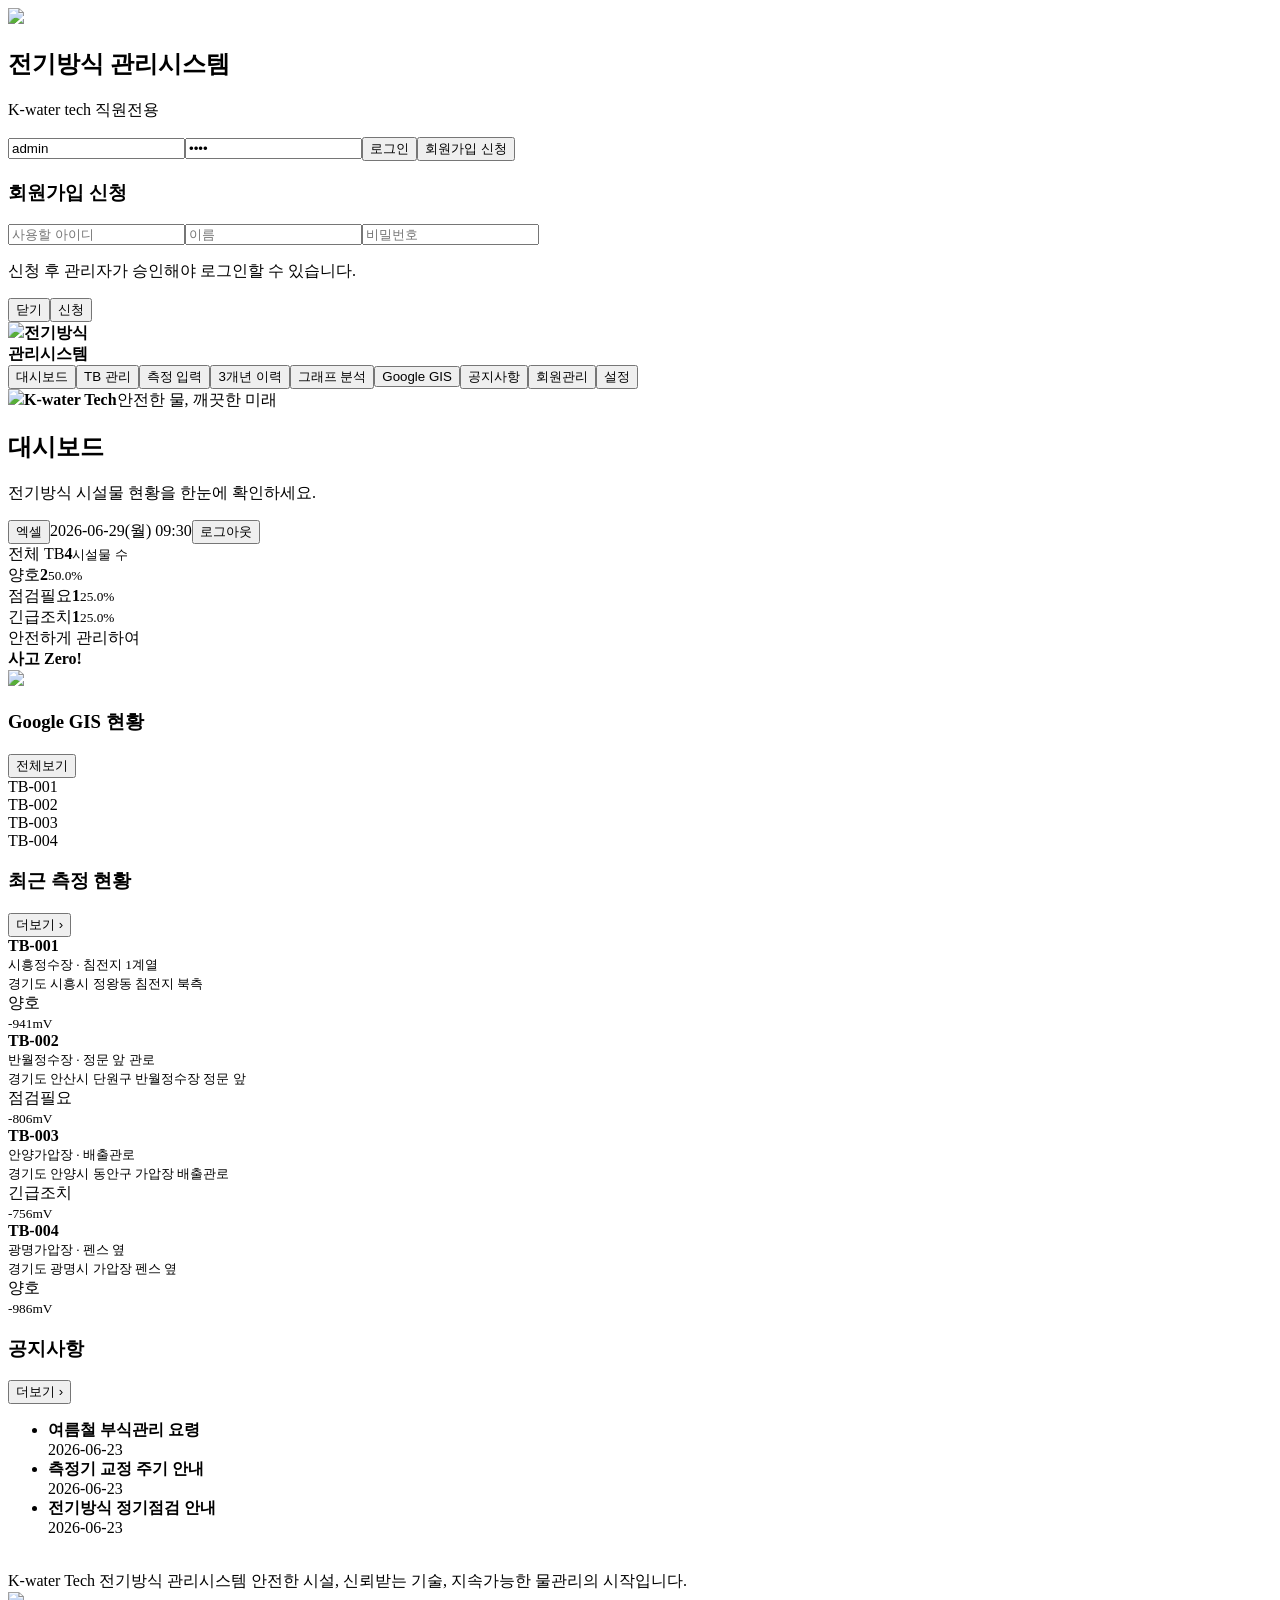
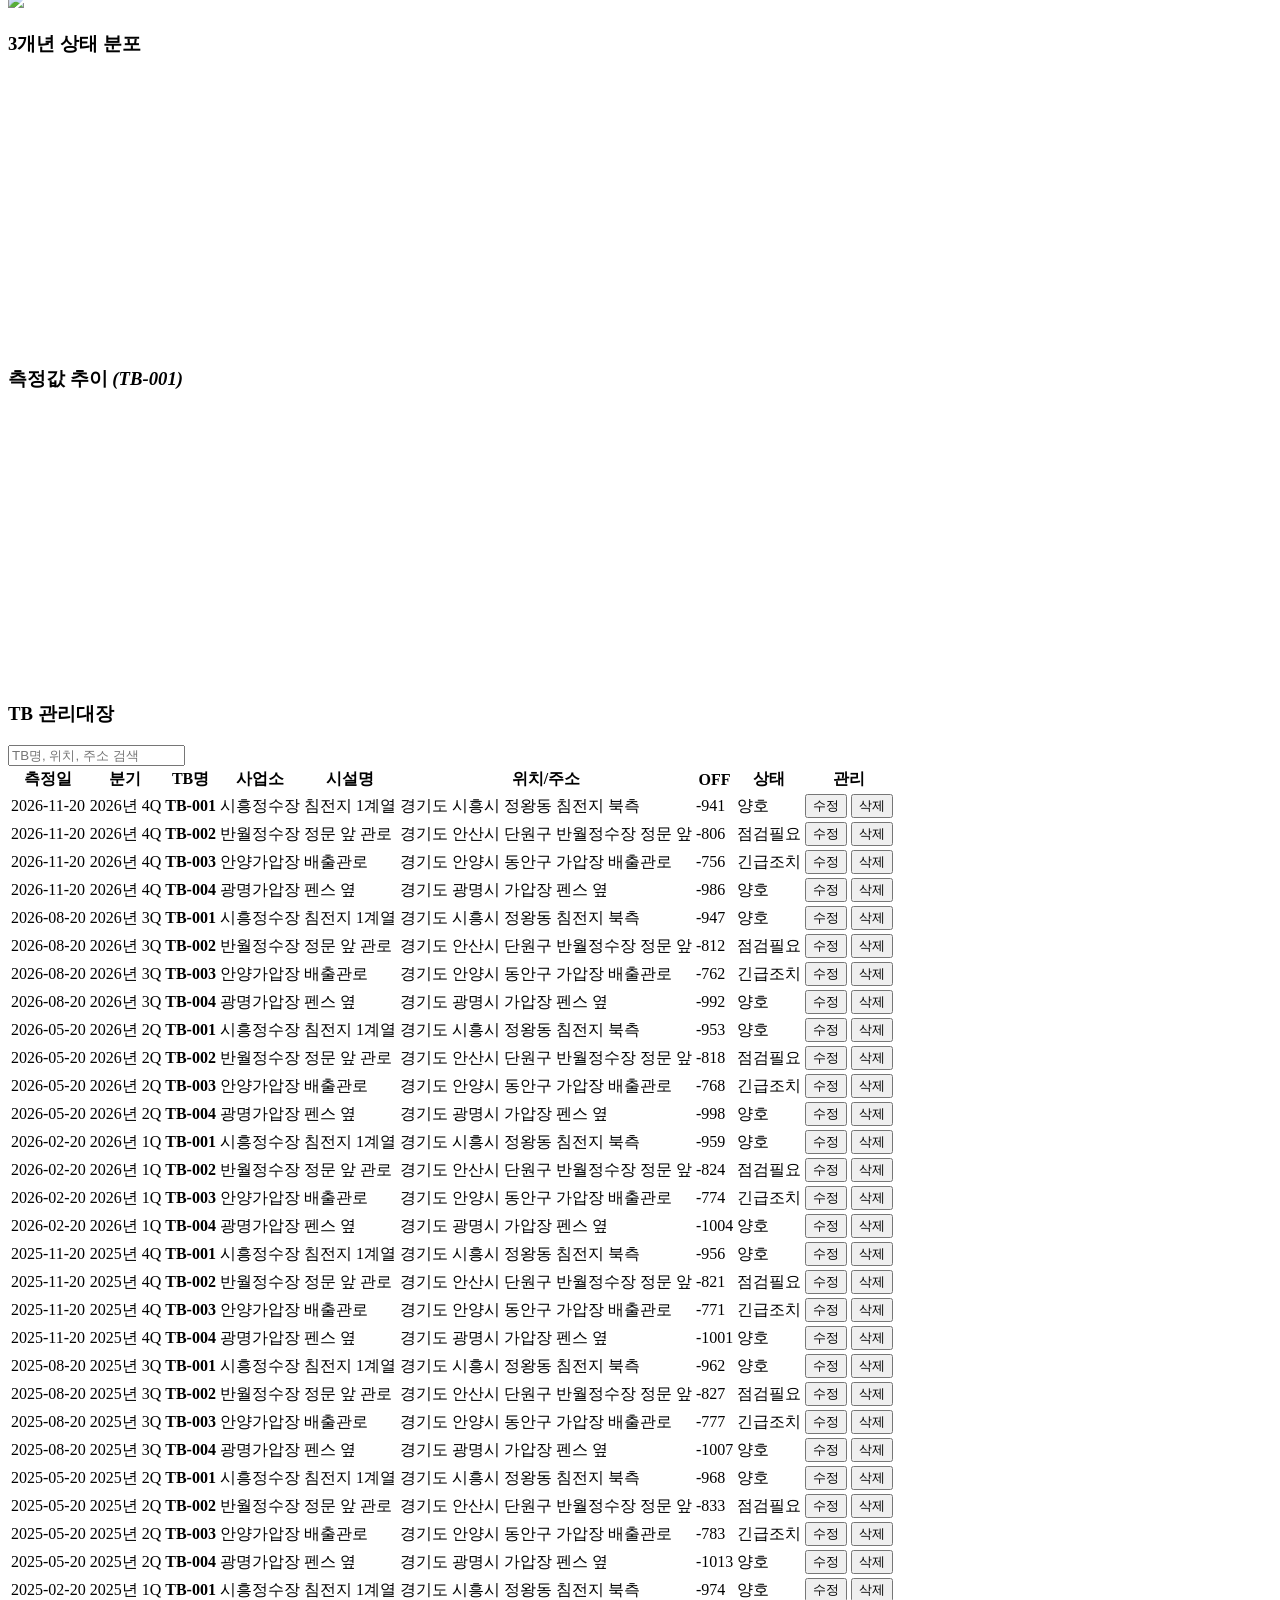
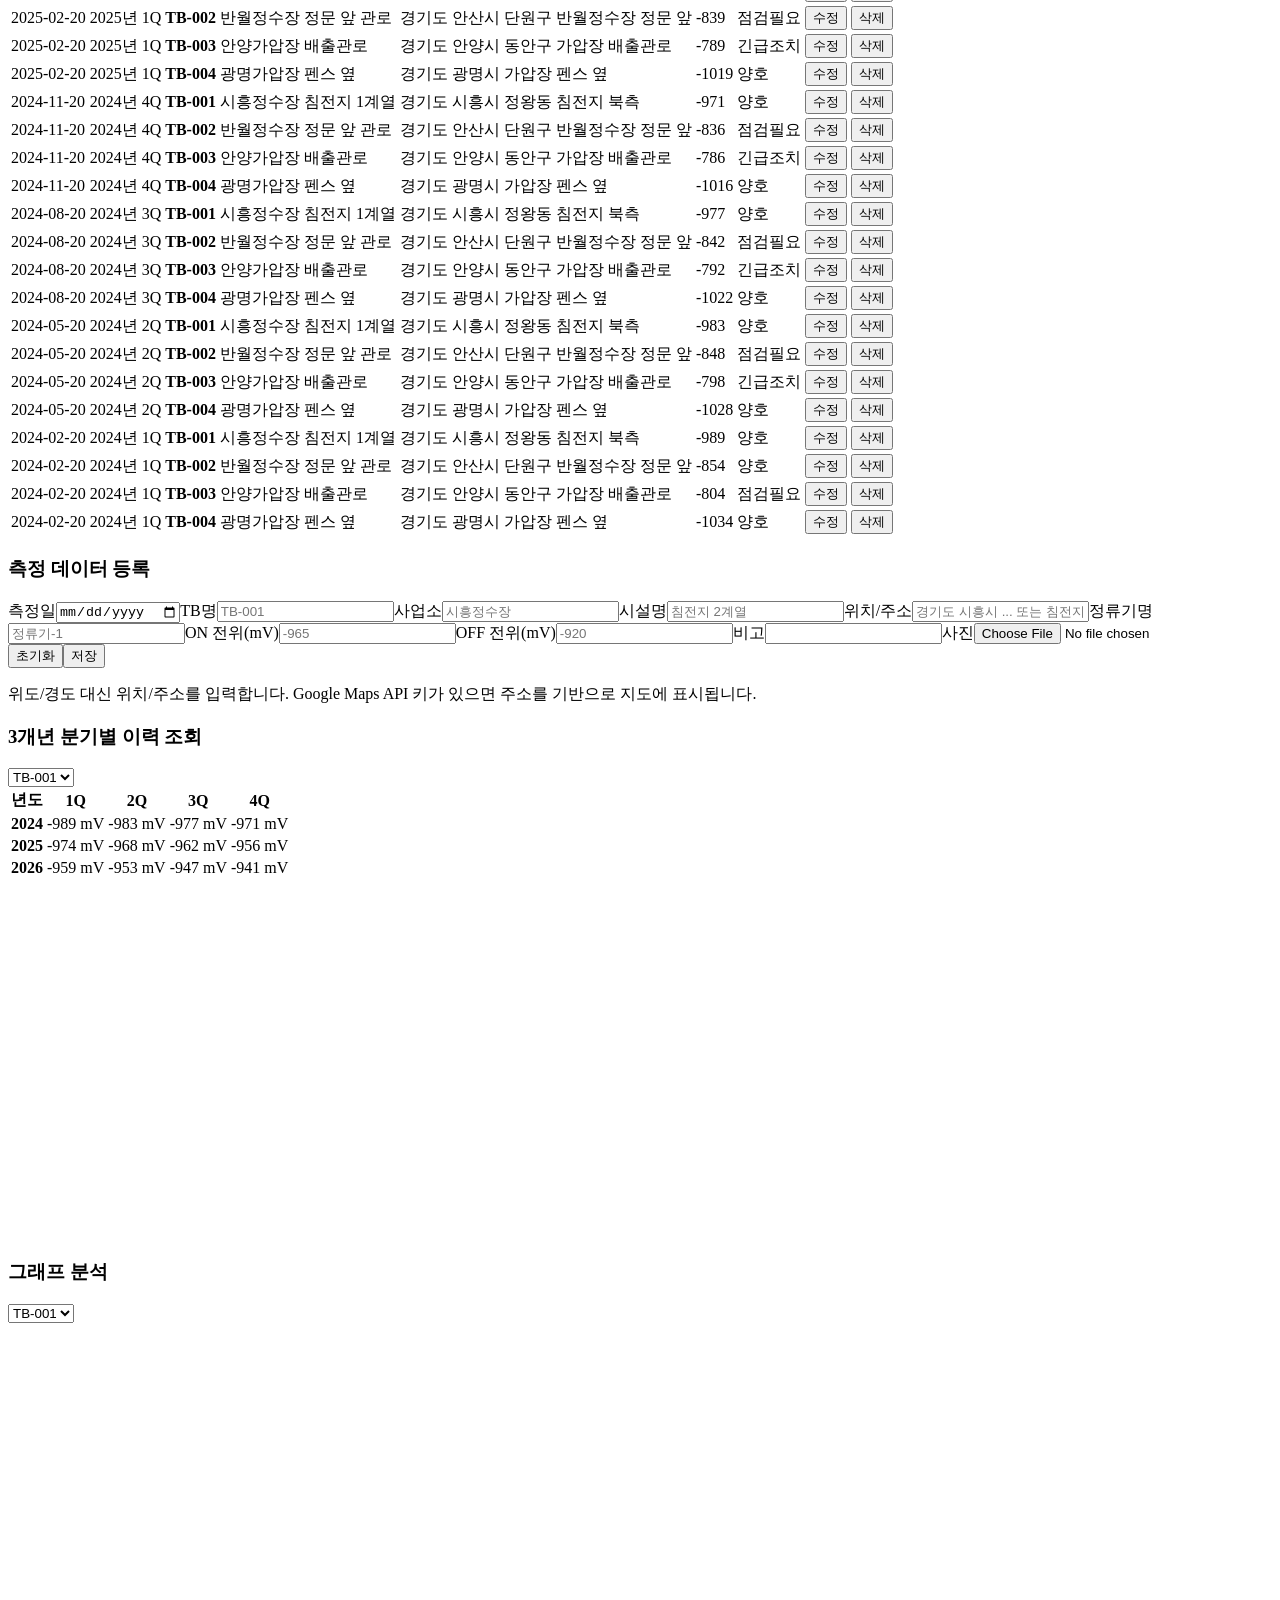
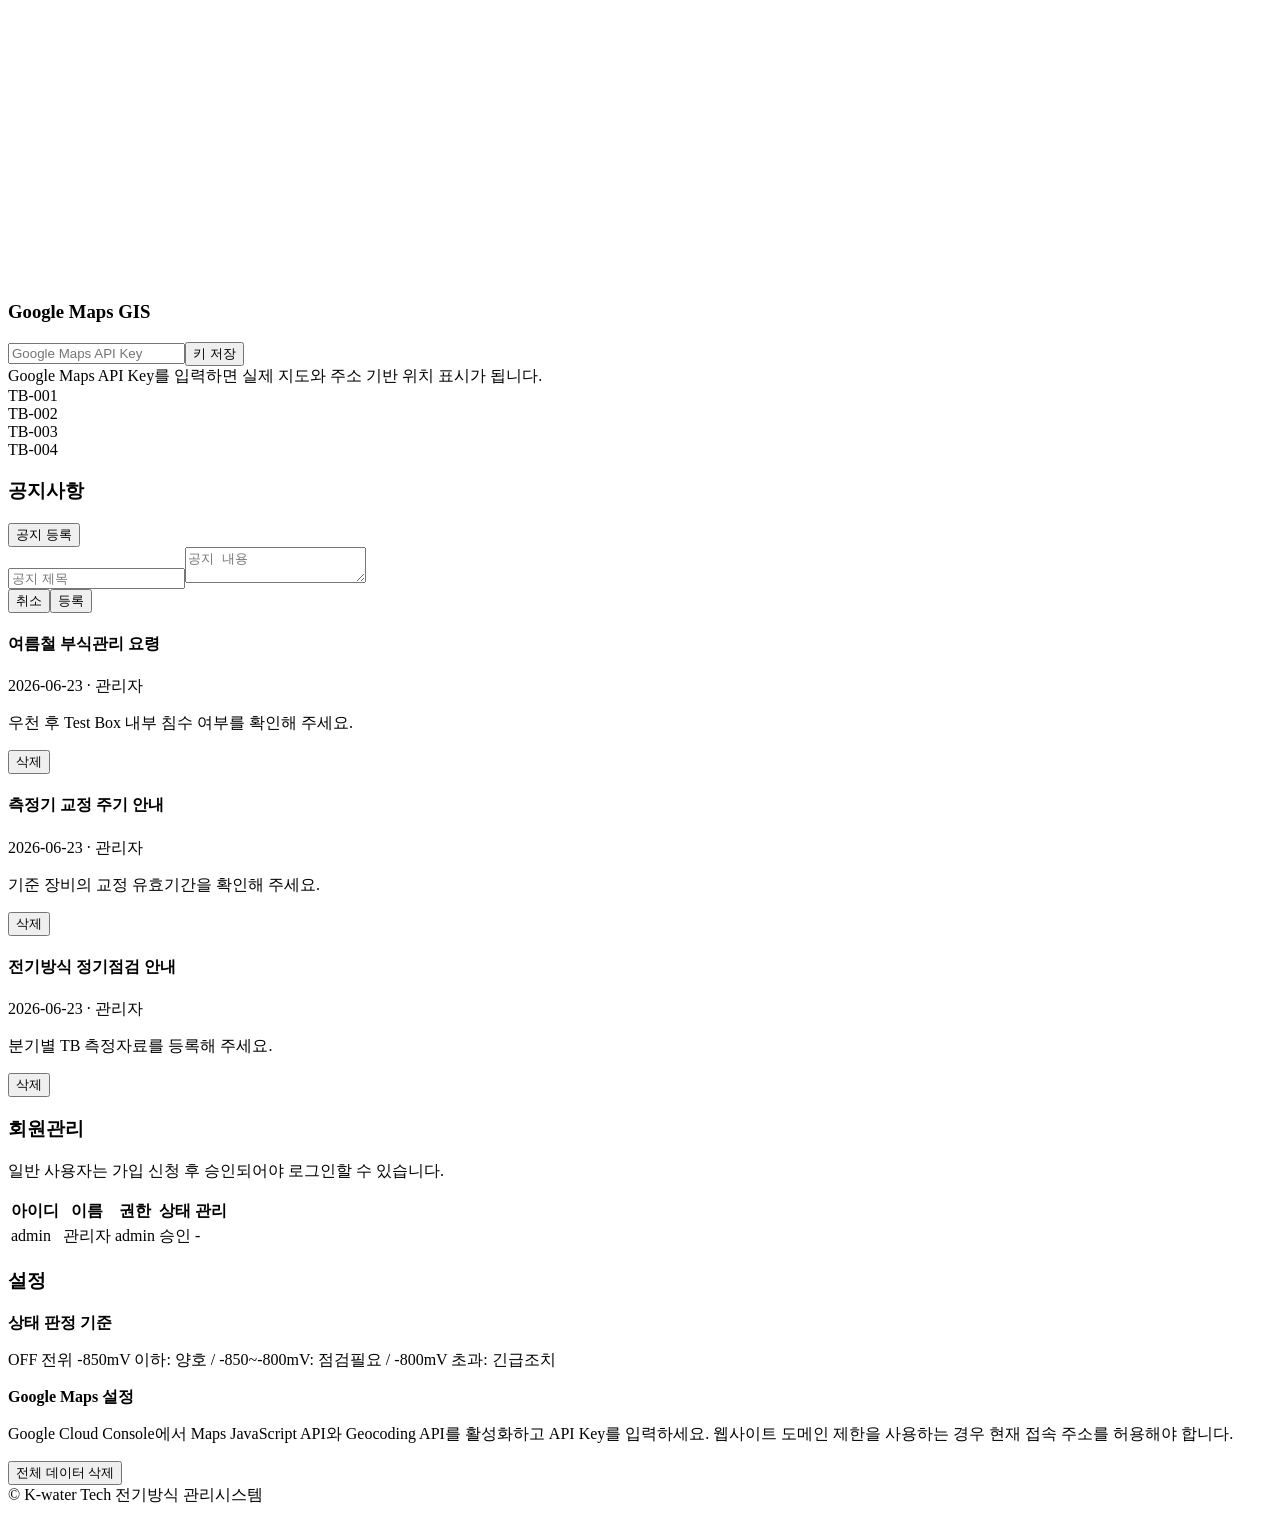
==== index.html @ 09737694 "Rename kwater-tech-cp-system.html to index.html" ====
<!DOCTYPE html>
<!-- saved from url=(0265)file:///D:/K-water_Tech_%EC%A0%84%EA%B8%B0%EB%B0%A9%EC%8B%9D_%EA%B4%80%EB%A6%AC%EC%8B%9C%EC%8A%A4%ED%85%9C_Web_V7_%EC%B5%9C%EC%A2%85_GoogleMaps/kwater_v7/K-water%20Tech%20%EC%A0%84%EA%B8%B0%EB%B0%A9%EC%8B%9D%20%EA%B4%80%EB%A6%AC%EC%8B%9C%EC%8A%A4%ED%85%9C%20V7.html -->
<html lang="ko"><head><meta http-equiv="Content-Type" content="text/html; charset=UTF-8"><meta name="viewport" content="width=device-width,initial-scale=1.0"><title>K-water Tech 전기방식 관리시스템 V7</title><link rel="icon" href="file:///D:/K-water_Tech_%EC%A0%84%EA%B8%B0%EB%B0%A9%EC%8B%9D_%EA%B4%80%EB%A6%AC%EC%8B%9C%EC%8A%A4%ED%85%9C_Web_V7_%EC%B5%9C%EC%A2%85_GoogleMaps/kwater_v7/assets/favicon.ico"><link rel="manifest" href="file:///D:/K-water_Tech_%EC%A0%84%EA%B8%B0%EB%B0%A9%EC%8B%9D_%EA%B4%80%EB%A6%AC%EC%8B%9C%EC%8A%A4%ED%85%9C_Web_V7_%EC%B5%9C%EC%A2%85_GoogleMaps/kwater_v7/manifest.json"><link rel="stylesheet" href="./K-water Tech 전기방식 관리시스템 V7_files/style.css"><script src="./K-water Tech 전기방식 관리시스템 V7_files/chart.js.다운로드"></script><script src="./K-water Tech 전기방식 관리시스템 V7_files/xlsx.full.min.js.다운로드"></script><style id="__web-inspector-hide-shortcut-style__">
.__web-inspector-hide-shortcut__, .__web-inspector-hide-shortcut__ *
{
    visibility: hidden !important;
}
</style></head><body>
<section id="login" class="login"><div class="loginBox"><img src="./K-water Tech 전기방식 관리시스템 V7_files/company-logo.png" class="loginLogo"><h1>전기방식 관리시스템</h1><p>K-water tech 직원전용</p><input id="loginId" placeholder="아이디" value="admin"><input id="loginPw" type="password" placeholder="비밀번호" value="1234"><button id="loginBtn">로그인</button><button id="joinOpen" class="ghost">회원가입 신청</button></div></section>
<div id="joinModal" class="modal hidden"><div class="modalBox"><h3>회원가입 신청</h3><input id="joinId" placeholder="사용할 아이디"><input id="joinName" placeholder="이름"><input id="joinPw" type="password" placeholder="비밀번호"><p>신청 후 관리자가 승인해야 로그인할 수 있습니다.</p><div class="actions"><button id="joinClose" class="whiteBtn">닫기</button><button id="joinSubmit" class="blueBtn">신청</button></div></div></div>
<div id="app" class="app hidden"><aside class="side"><div class="brand"><img src="./K-water Tech 전기방식 관리시스템 V7_files/company-logo.png"><strong>전기방식<br>관리시스템</strong></div><nav><button class="nav active" data-view="dash">대시보드</button><button class="nav" data-view="tb">TB 관리</button><button class="nav" data-view="entry">측정 입력</button><button class="nav" data-view="history">3개년 이력</button><button class="nav" data-view="graph">그래프 분석</button><button class="nav" data-view="map">Google GIS</button><button class="nav" data-view="notice">공지사항</button><button class="nav adminOnly" data-view="members">회원관리</button><button class="nav" data-view="settings">설정</button></nav><div class="sideMascot"><img src="./K-water Tech 전기방식 관리시스템 V7_files/mascot.jpg"><b>K-water Tech</b><span>안전한 물, 깨끗한 미래</span></div></aside>
<main class="main"><header class="top"><div><h2 id="pageTitle">대시보드</h2><p id="pageSub">전기방식 시설물 현황을 한눈에 확인하세요.</p></div><div class="topRight"><button id="exportBtn" class="whiteBtn">엑셀</button><span id="clock" class="clock">2026-06-29(월) 09:30</span><button id="logoutBtn" class="whiteBtn">로그아웃</button></div></header>
<section id="dash" class="view active"><div class="summaryGrid"><div class="summary blue"><span>전체 TB</span><b id="totalTb">4</b><small>시설물 수</small></div><div class="summary good"><span>양호</span><b id="goodCnt">2</b><small id="goodPct">50.0%</small></div><div class="summary warn"><span>점검필요</span><b id="warnCnt">1</b><small id="warnPct">25.0%</small></div><div class="summary bad"><span>긴급조치</span><b id="badCnt">1</b><small id="badPct">25.0%</small></div><div class="zeroCard"><div>안전하게 관리하여<br><b>사고 Zero!</b></div><img src="./K-water Tech 전기방식 관리시스템 V7_files/mascot.jpg"></div></div><div class="dashGrid"><article class="panel mapPanel"><div class="panelHead"><h3>Google GIS 현황</h3><button data-jump="map" class="blueBtn">전체보기</button></div><div id="dashMap" class="fakeMap"><div class="pin good" style="left: 18%; top: 22%;">TB-001</div><div class="pin warn" style="left: 37%; top: 45%;">TB-002</div><div class="pin bad" style="left: 56%; top: 68%;">TB-003</div><div class="pin good" style="left: 75%; top: 33%;">TB-004</div></div></article><article class="panel recentPanel"><div class="panelHead"><h3>최근 측정 현황</h3><button data-jump="tb">더보기 ›</button></div><div id="recentList"><div class="recentItem"><div><b>TB-001</b><br><small>시흥정수장 · 침전지 1계열<br>경기도 시흥시 정왕동 침전지 북측</small></div><div><span class="badge good">양호</span><br><small>-941mV</small></div></div><div class="recentItem"><div><b>TB-002</b><br><small>반월정수장 · 정문 앞 관로<br>경기도 안산시 단원구 반월정수장 정문 앞</small></div><div><span class="badge warn">점검필요</span><br><small>-806mV</small></div></div><div class="recentItem"><div><b>TB-003</b><br><small>안양가압장 · 배출관로<br>경기도 안양시 동안구 가압장 배출관로</small></div><div><span class="badge bad">긴급조치</span><br><small>-756mV</small></div></div><div class="recentItem"><div><b>TB-004</b><br><small>광명가압장 · 펜스 옆<br>경기도 광명시 가압장 펜스 옆</small></div><div><span class="badge good">양호</span><br><small>-986mV</small></div></div></div></article><article class="panel noticePanel"><div class="panelHead"><h3>공지사항</h3><button data-jump="notice">더보기 ›</button></div><ul id="dashNotice"><li><b>여름철 부식관리 요령</b><br><span>2026-06-23</span></li><li><b>측정기 교정 주기 안내</b><br><span>2026-06-23</span></li><li><b>전기방식 정기점검 안내</b><br><span>2026-06-23</span></li></ul></article><article class="safeBanner"><div><b><br></b><span class="">K-water Tech 전기방식 관리시스템 안전한 시설, 신뢰받는 기술, 지속가능한 물관리의 시작입니다.</span><span></span></div><img src="./K-water Tech 전기방식 관리시스템 V7_files/mascot.jpg"></article><article class="panel chartPanel"><div class="panelHead"><h3>3개년 상태 분포</h3></div><canvas id="barChart" width="644" height="203" style="display: block; box-sizing: border-box; height: 271.3px; width: 859.1px;"></canvas></article><article class="panel chartPanel"><div class="panelHead"><h3>측정값 추이 <em id="trendTbName">(TB-001)</em></h3></div><canvas id="lineChart" width="644" height="203" style="display: block; box-sizing: border-box; height: 271.3px; width: 859.1px;"></canvas></article></div></section>
<section id="tb" class="view"><div class="panel"><div class="panelHead"><h3>TB 관리대장</h3><input id="search" placeholder="TB명, 위치, 주소 검색"></div><div class="tableWrap"><table id="dataTable"><thead><tr><th>측정일</th><th>분기</th><th>TB명</th><th>사업소</th><th>시설명</th><th>위치/주소</th><th>OFF</th><th>상태</th><th>관리</th></tr></thead><tbody><tr><td>2026-11-20</td><td>2026년 4Q</td><td><b>TB-001</b></td><td>시흥정수장</td><td>침전지 1계열</td><td>경기도 시흥시 정왕동 침전지 북측</td><td>-941</td><td><span class="badge good">양호</span></td><td><button class="whiteBtn" onclick="editRec(&#39;mqqdkg9tswl0da&#39;)">수정</button> <button class="redBtn" onclick="delRec(&#39;mqqdkg9tswl0da&#39;)">삭제</button></td></tr><tr><td>2026-11-20</td><td>2026년 4Q</td><td><b>TB-002</b></td><td>반월정수장</td><td>정문 앞 관로</td><td>경기도 안산시 단원구 반월정수장 정문 앞</td><td>-806</td><td><span class="badge warn">점검필요</span></td><td><button class="whiteBtn" onclick="editRec(&#39;mqqdkg9t2xojnm&#39;)">수정</button> <button class="redBtn" onclick="delRec(&#39;mqqdkg9t2xojnm&#39;)">삭제</button></td></tr><tr><td>2026-11-20</td><td>2026년 4Q</td><td><b>TB-003</b></td><td>안양가압장</td><td>배출관로</td><td>경기도 안양시 동안구 가압장 배출관로</td><td>-756</td><td><span class="badge bad">긴급조치</span></td><td><button class="whiteBtn" onclick="editRec(&#39;mqqdkg9tgrzb1c&#39;)">수정</button> <button class="redBtn" onclick="delRec(&#39;mqqdkg9tgrzb1c&#39;)">삭제</button></td></tr><tr><td>2026-11-20</td><td>2026년 4Q</td><td><b>TB-004</b></td><td>광명가압장</td><td>펜스 옆</td><td>경기도 광명시 가압장 펜스 옆</td><td>-986</td><td><span class="badge good">양호</span></td><td><button class="whiteBtn" onclick="editRec(&#39;mqqdkg9tpu9y4y&#39;)">수정</button> <button class="redBtn" onclick="delRec(&#39;mqqdkg9tpu9y4y&#39;)">삭제</button></td></tr><tr><td>2026-08-20</td><td>2026년 3Q</td><td><b>TB-001</b></td><td>시흥정수장</td><td>침전지 1계열</td><td>경기도 시흥시 정왕동 침전지 북측</td><td>-947</td><td><span class="badge good">양호</span></td><td><button class="whiteBtn" onclick="editRec(&#39;mqqdkg9tx8gkhx&#39;)">수정</button> <button class="redBtn" onclick="delRec(&#39;mqqdkg9tx8gkhx&#39;)">삭제</button></td></tr><tr><td>2026-08-20</td><td>2026년 3Q</td><td><b>TB-002</b></td><td>반월정수장</td><td>정문 앞 관로</td><td>경기도 안산시 단원구 반월정수장 정문 앞</td><td>-812</td><td><span class="badge warn">점검필요</span></td><td><button class="whiteBtn" onclick="editRec(&#39;mqqdkg9tqhl506&#39;)">수정</button> <button class="redBtn" onclick="delRec(&#39;mqqdkg9tqhl506&#39;)">삭제</button></td></tr><tr><td>2026-08-20</td><td>2026년 3Q</td><td><b>TB-003</b></td><td>안양가압장</td><td>배출관로</td><td>경기도 안양시 동안구 가압장 배출관로</td><td>-762</td><td><span class="badge bad">긴급조치</span></td><td><button class="whiteBtn" onclick="editRec(&#39;mqqdkg9ti0qfrx&#39;)">수정</button> <button class="redBtn" onclick="delRec(&#39;mqqdkg9ti0qfrx&#39;)">삭제</button></td></tr><tr><td>2026-08-20</td><td>2026년 3Q</td><td><b>TB-004</b></td><td>광명가압장</td><td>펜스 옆</td><td>경기도 광명시 가압장 펜스 옆</td><td>-992</td><td><span class="badge good">양호</span></td><td><button class="whiteBtn" onclick="editRec(&#39;mqqdkg9tsmb4v8&#39;)">수정</button> <button class="redBtn" onclick="delRec(&#39;mqqdkg9tsmb4v8&#39;)">삭제</button></td></tr><tr><td>2026-05-20</td><td>2026년 2Q</td><td><b>TB-001</b></td><td>시흥정수장</td><td>침전지 1계열</td><td>경기도 시흥시 정왕동 침전지 북측</td><td>-953</td><td><span class="badge good">양호</span></td><td><button class="whiteBtn" onclick="editRec(&#39;mqqdkg9tprordk&#39;)">수정</button> <button class="redBtn" onclick="delRec(&#39;mqqdkg9tprordk&#39;)">삭제</button></td></tr><tr><td>2026-05-20</td><td>2026년 2Q</td><td><b>TB-002</b></td><td>반월정수장</td><td>정문 앞 관로</td><td>경기도 안산시 단원구 반월정수장 정문 앞</td><td>-818</td><td><span class="badge warn">점검필요</span></td><td><button class="whiteBtn" onclick="editRec(&#39;mqqdkg9taht0e2&#39;)">수정</button> <button class="redBtn" onclick="delRec(&#39;mqqdkg9taht0e2&#39;)">삭제</button></td></tr><tr><td>2026-05-20</td><td>2026년 2Q</td><td><b>TB-003</b></td><td>안양가압장</td><td>배출관로</td><td>경기도 안양시 동안구 가압장 배출관로</td><td>-768</td><td><span class="badge bad">긴급조치</span></td><td><button class="whiteBtn" onclick="editRec(&#39;mqqdkg9t4kp51p&#39;)">수정</button> <button class="redBtn" onclick="delRec(&#39;mqqdkg9t4kp51p&#39;)">삭제</button></td></tr><tr><td>2026-05-20</td><td>2026년 2Q</td><td><b>TB-004</b></td><td>광명가압장</td><td>펜스 옆</td><td>경기도 광명시 가압장 펜스 옆</td><td>-998</td><td><span class="badge good">양호</span></td><td><button class="whiteBtn" onclick="editRec(&#39;mqqdkg9th43u1h&#39;)">수정</button> <button class="redBtn" onclick="delRec(&#39;mqqdkg9th43u1h&#39;)">삭제</button></td></tr><tr><td>2026-02-20</td><td>2026년 1Q</td><td><b>TB-001</b></td><td>시흥정수장</td><td>침전지 1계열</td><td>경기도 시흥시 정왕동 침전지 북측</td><td>-959</td><td><span class="badge good">양호</span></td><td><button class="whiteBtn" onclick="editRec(&#39;mqqdkg9ts8lubn&#39;)">수정</button> <button class="redBtn" onclick="delRec(&#39;mqqdkg9ts8lubn&#39;)">삭제</button></td></tr><tr><td>2026-02-20</td><td>2026년 1Q</td><td><b>TB-002</b></td><td>반월정수장</td><td>정문 앞 관로</td><td>경기도 안산시 단원구 반월정수장 정문 앞</td><td>-824</td><td><span class="badge warn">점검필요</span></td><td><button class="whiteBtn" onclick="editRec(&#39;mqqdkg9tvenbo4&#39;)">수정</button> <button class="redBtn" onclick="delRec(&#39;mqqdkg9tvenbo4&#39;)">삭제</button></td></tr><tr><td>2026-02-20</td><td>2026년 1Q</td><td><b>TB-003</b></td><td>안양가압장</td><td>배출관로</td><td>경기도 안양시 동안구 가압장 배출관로</td><td>-774</td><td><span class="badge bad">긴급조치</span></td><td><button class="whiteBtn" onclick="editRec(&#39;mqqdkg9t45rrrx&#39;)">수정</button> <button class="redBtn" onclick="delRec(&#39;mqqdkg9t45rrrx&#39;)">삭제</button></td></tr><tr><td>2026-02-20</td><td>2026년 1Q</td><td><b>TB-004</b></td><td>광명가압장</td><td>펜스 옆</td><td>경기도 광명시 가압장 펜스 옆</td><td>-1004</td><td><span class="badge good">양호</span></td><td><button class="whiteBtn" onclick="editRec(&#39;mqqdkg9tuv9ypf&#39;)">수정</button> <button class="redBtn" onclick="delRec(&#39;mqqdkg9tuv9ypf&#39;)">삭제</button></td></tr><tr><td>2025-11-20</td><td>2025년 4Q</td><td><b>TB-001</b></td><td>시흥정수장</td><td>침전지 1계열</td><td>경기도 시흥시 정왕동 침전지 북측</td><td>-956</td><td><span class="badge good">양호</span></td><td><button class="whiteBtn" onclick="editRec(&#39;mqqdkg9ttw9z8n&#39;)">수정</button> <button class="redBtn" onclick="delRec(&#39;mqqdkg9ttw9z8n&#39;)">삭제</button></td></tr><tr><td>2025-11-20</td><td>2025년 4Q</td><td><b>TB-002</b></td><td>반월정수장</td><td>정문 앞 관로</td><td>경기도 안산시 단원구 반월정수장 정문 앞</td><td>-821</td><td><span class="badge warn">점검필요</span></td><td><button class="whiteBtn" onclick="editRec(&#39;mqqdkg9tvfwrzu&#39;)">수정</button> <button class="redBtn" onclick="delRec(&#39;mqqdkg9tvfwrzu&#39;)">삭제</button></td></tr><tr><td>2025-11-20</td><td>2025년 4Q</td><td><b>TB-003</b></td><td>안양가압장</td><td>배출관로</td><td>경기도 안양시 동안구 가압장 배출관로</td><td>-771</td><td><span class="badge bad">긴급조치</span></td><td><button class="whiteBtn" onclick="editRec(&#39;mqqdkg9ti89x0a&#39;)">수정</button> <button class="redBtn" onclick="delRec(&#39;mqqdkg9ti89x0a&#39;)">삭제</button></td></tr><tr><td>2025-11-20</td><td>2025년 4Q</td><td><b>TB-004</b></td><td>광명가압장</td><td>펜스 옆</td><td>경기도 광명시 가압장 펜스 옆</td><td>-1001</td><td><span class="badge good">양호</span></td><td><button class="whiteBtn" onclick="editRec(&#39;mqqdkg9tpdrhq6&#39;)">수정</button> <button class="redBtn" onclick="delRec(&#39;mqqdkg9tpdrhq6&#39;)">삭제</button></td></tr><tr><td>2025-08-20</td><td>2025년 3Q</td><td><b>TB-001</b></td><td>시흥정수장</td><td>침전지 1계열</td><td>경기도 시흥시 정왕동 침전지 북측</td><td>-962</td><td><span class="badge good">양호</span></td><td><button class="whiteBtn" onclick="editRec(&#39;mqqdkg9to0hl7u&#39;)">수정</button> <button class="redBtn" onclick="delRec(&#39;mqqdkg9to0hl7u&#39;)">삭제</button></td></tr><tr><td>2025-08-20</td><td>2025년 3Q</td><td><b>TB-002</b></td><td>반월정수장</td><td>정문 앞 관로</td><td>경기도 안산시 단원구 반월정수장 정문 앞</td><td>-827</td><td><span class="badge warn">점검필요</span></td><td><button class="whiteBtn" onclick="editRec(&#39;mqqdkg9twanwz6&#39;)">수정</button> <button class="redBtn" onclick="delRec(&#39;mqqdkg9twanwz6&#39;)">삭제</button></td></tr><tr><td>2025-08-20</td><td>2025년 3Q</td><td><b>TB-003</b></td><td>안양가압장</td><td>배출관로</td><td>경기도 안양시 동안구 가압장 배출관로</td><td>-777</td><td><span class="badge bad">긴급조치</span></td><td><button class="whiteBtn" onclick="editRec(&#39;mqqdkg9t53zw3c&#39;)">수정</button> <button class="redBtn" onclick="delRec(&#39;mqqdkg9t53zw3c&#39;)">삭제</button></td></tr><tr><td>2025-08-20</td><td>2025년 3Q</td><td><b>TB-004</b></td><td>광명가압장</td><td>펜스 옆</td><td>경기도 광명시 가압장 펜스 옆</td><td>-1007</td><td><span class="badge good">양호</span></td><td><button class="whiteBtn" onclick="editRec(&#39;mqqdkg9t0xe9oy&#39;)">수정</button> <button class="redBtn" onclick="delRec(&#39;mqqdkg9t0xe9oy&#39;)">삭제</button></td></tr><tr><td>2025-05-20</td><td>2025년 2Q</td><td><b>TB-001</b></td><td>시흥정수장</td><td>침전지 1계열</td><td>경기도 시흥시 정왕동 침전지 북측</td><td>-968</td><td><span class="badge good">양호</span></td><td><button class="whiteBtn" onclick="editRec(&#39;mqqdkg9trbjk35&#39;)">수정</button> <button class="redBtn" onclick="delRec(&#39;mqqdkg9trbjk35&#39;)">삭제</button></td></tr><tr><td>2025-05-20</td><td>2025년 2Q</td><td><b>TB-002</b></td><td>반월정수장</td><td>정문 앞 관로</td><td>경기도 안산시 단원구 반월정수장 정문 앞</td><td>-833</td><td><span class="badge warn">점검필요</span></td><td><button class="whiteBtn" onclick="editRec(&#39;mqqdkg9trmg44b&#39;)">수정</button> <button class="redBtn" onclick="delRec(&#39;mqqdkg9trmg44b&#39;)">삭제</button></td></tr><tr><td>2025-05-20</td><td>2025년 2Q</td><td><b>TB-003</b></td><td>안양가압장</td><td>배출관로</td><td>경기도 안양시 동안구 가압장 배출관로</td><td>-783</td><td><span class="badge bad">긴급조치</span></td><td><button class="whiteBtn" onclick="editRec(&#39;mqqdkg9ttszjea&#39;)">수정</button> <button class="redBtn" onclick="delRec(&#39;mqqdkg9ttszjea&#39;)">삭제</button></td></tr><tr><td>2025-05-20</td><td>2025년 2Q</td><td><b>TB-004</b></td><td>광명가압장</td><td>펜스 옆</td><td>경기도 광명시 가압장 펜스 옆</td><td>-1013</td><td><span class="badge good">양호</span></td><td><button class="whiteBtn" onclick="editRec(&#39;mqqdkg9t34rrha&#39;)">수정</button> <button class="redBtn" onclick="delRec(&#39;mqqdkg9t34rrha&#39;)">삭제</button></td></tr><tr><td>2025-02-20</td><td>2025년 1Q</td><td><b>TB-001</b></td><td>시흥정수장</td><td>침전지 1계열</td><td>경기도 시흥시 정왕동 침전지 북측</td><td>-974</td><td><span class="badge good">양호</span></td><td><button class="whiteBtn" onclick="editRec(&#39;mqqdkg9tqgxj87&#39;)">수정</button> <button class="redBtn" onclick="delRec(&#39;mqqdkg9tqgxj87&#39;)">삭제</button></td></tr><tr><td>2025-02-20</td><td>2025년 1Q</td><td><b>TB-002</b></td><td>반월정수장</td><td>정문 앞 관로</td><td>경기도 안산시 단원구 반월정수장 정문 앞</td><td>-839</td><td><span class="badge warn">점검필요</span></td><td><button class="whiteBtn" onclick="editRec(&#39;mqqdkg9t0b6guv&#39;)">수정</button> <button class="redBtn" onclick="delRec(&#39;mqqdkg9t0b6guv&#39;)">삭제</button></td></tr><tr><td>2025-02-20</td><td>2025년 1Q</td><td><b>TB-003</b></td><td>안양가압장</td><td>배출관로</td><td>경기도 안양시 동안구 가압장 배출관로</td><td>-789</td><td><span class="badge bad">긴급조치</span></td><td><button class="whiteBtn" onclick="editRec(&#39;mqqdkg9teaojkh&#39;)">수정</button> <button class="redBtn" onclick="delRec(&#39;mqqdkg9teaojkh&#39;)">삭제</button></td></tr><tr><td>2025-02-20</td><td>2025년 1Q</td><td><b>TB-004</b></td><td>광명가압장</td><td>펜스 옆</td><td>경기도 광명시 가압장 펜스 옆</td><td>-1019</td><td><span class="badge good">양호</span></td><td><button class="whiteBtn" onclick="editRec(&#39;mqqdkg9tgib3aj&#39;)">수정</button> <button class="redBtn" onclick="delRec(&#39;mqqdkg9tgib3aj&#39;)">삭제</button></td></tr><tr><td>2024-11-20</td><td>2024년 4Q</td><td><b>TB-001</b></td><td>시흥정수장</td><td>침전지 1계열</td><td>경기도 시흥시 정왕동 침전지 북측</td><td>-971</td><td><span class="badge good">양호</span></td><td><button class="whiteBtn" onclick="editRec(&#39;mqqdkg9txk18vn&#39;)">수정</button> <button class="redBtn" onclick="delRec(&#39;mqqdkg9txk18vn&#39;)">삭제</button></td></tr><tr><td>2024-11-20</td><td>2024년 4Q</td><td><b>TB-002</b></td><td>반월정수장</td><td>정문 앞 관로</td><td>경기도 안산시 단원구 반월정수장 정문 앞</td><td>-836</td><td><span class="badge warn">점검필요</span></td><td><button class="whiteBtn" onclick="editRec(&#39;mqqdkg9tqd8uae&#39;)">수정</button> <button class="redBtn" onclick="delRec(&#39;mqqdkg9tqd8uae&#39;)">삭제</button></td></tr><tr><td>2024-11-20</td><td>2024년 4Q</td><td><b>TB-003</b></td><td>안양가압장</td><td>배출관로</td><td>경기도 안양시 동안구 가압장 배출관로</td><td>-786</td><td><span class="badge bad">긴급조치</span></td><td><button class="whiteBtn" onclick="editRec(&#39;mqqdkg9twhumjt&#39;)">수정</button> <button class="redBtn" onclick="delRec(&#39;mqqdkg9twhumjt&#39;)">삭제</button></td></tr><tr><td>2024-11-20</td><td>2024년 4Q</td><td><b>TB-004</b></td><td>광명가압장</td><td>펜스 옆</td><td>경기도 광명시 가압장 펜스 옆</td><td>-1016</td><td><span class="badge good">양호</span></td><td><button class="whiteBtn" onclick="editRec(&#39;mqqdkg9t2z0zex&#39;)">수정</button> <button class="redBtn" onclick="delRec(&#39;mqqdkg9t2z0zex&#39;)">삭제</button></td></tr><tr><td>2024-08-20</td><td>2024년 3Q</td><td><b>TB-001</b></td><td>시흥정수장</td><td>침전지 1계열</td><td>경기도 시흥시 정왕동 침전지 북측</td><td>-977</td><td><span class="badge good">양호</span></td><td><button class="whiteBtn" onclick="editRec(&#39;mqqdkg9tpaj3th&#39;)">수정</button> <button class="redBtn" onclick="delRec(&#39;mqqdkg9tpaj3th&#39;)">삭제</button></td></tr><tr><td>2024-08-20</td><td>2024년 3Q</td><td><b>TB-002</b></td><td>반월정수장</td><td>정문 앞 관로</td><td>경기도 안산시 단원구 반월정수장 정문 앞</td><td>-842</td><td><span class="badge warn">점검필요</span></td><td><button class="whiteBtn" onclick="editRec(&#39;mqqdkg9tavf1fu&#39;)">수정</button> <button class="redBtn" onclick="delRec(&#39;mqqdkg9tavf1fu&#39;)">삭제</button></td></tr><tr><td>2024-08-20</td><td>2024년 3Q</td><td><b>TB-003</b></td><td>안양가압장</td><td>배출관로</td><td>경기도 안양시 동안구 가압장 배출관로</td><td>-792</td><td><span class="badge bad">긴급조치</span></td><td><button class="whiteBtn" onclick="editRec(&#39;mqqdkg9th0vp85&#39;)">수정</button> <button class="redBtn" onclick="delRec(&#39;mqqdkg9th0vp85&#39;)">삭제</button></td></tr><tr><td>2024-08-20</td><td>2024년 3Q</td><td><b>TB-004</b></td><td>광명가압장</td><td>펜스 옆</td><td>경기도 광명시 가압장 펜스 옆</td><td>-1022</td><td><span class="badge good">양호</span></td><td><button class="whiteBtn" onclick="editRec(&#39;mqqdkg9ti5pfvs&#39;)">수정</button> <button class="redBtn" onclick="delRec(&#39;mqqdkg9ti5pfvs&#39;)">삭제</button></td></tr><tr><td>2024-05-20</td><td>2024년 2Q</td><td><b>TB-001</b></td><td>시흥정수장</td><td>침전지 1계열</td><td>경기도 시흥시 정왕동 침전지 북측</td><td>-983</td><td><span class="badge good">양호</span></td><td><button class="whiteBtn" onclick="editRec(&#39;mqqdkg9t25gnnl&#39;)">수정</button> <button class="redBtn" onclick="delRec(&#39;mqqdkg9t25gnnl&#39;)">삭제</button></td></tr><tr><td>2024-05-20</td><td>2024년 2Q</td><td><b>TB-002</b></td><td>반월정수장</td><td>정문 앞 관로</td><td>경기도 안산시 단원구 반월정수장 정문 앞</td><td>-848</td><td><span class="badge warn">점검필요</span></td><td><button class="whiteBtn" onclick="editRec(&#39;mqqdkg9tbaa8e6&#39;)">수정</button> <button class="redBtn" onclick="delRec(&#39;mqqdkg9tbaa8e6&#39;)">삭제</button></td></tr><tr><td>2024-05-20</td><td>2024년 2Q</td><td><b>TB-003</b></td><td>안양가압장</td><td>배출관로</td><td>경기도 안양시 동안구 가압장 배출관로</td><td>-798</td><td><span class="badge bad">긴급조치</span></td><td><button class="whiteBtn" onclick="editRec(&#39;mqqdkg9tv9ojpe&#39;)">수정</button> <button class="redBtn" onclick="delRec(&#39;mqqdkg9tv9ojpe&#39;)">삭제</button></td></tr><tr><td>2024-05-20</td><td>2024년 2Q</td><td><b>TB-004</b></td><td>광명가압장</td><td>펜스 옆</td><td>경기도 광명시 가압장 펜스 옆</td><td>-1028</td><td><span class="badge good">양호</span></td><td><button class="whiteBtn" onclick="editRec(&#39;mqqdkg9tkxzrhp&#39;)">수정</button> <button class="redBtn" onclick="delRec(&#39;mqqdkg9tkxzrhp&#39;)">삭제</button></td></tr><tr><td>2024-02-20</td><td>2024년 1Q</td><td><b>TB-001</b></td><td>시흥정수장</td><td>침전지 1계열</td><td>경기도 시흥시 정왕동 침전지 북측</td><td>-989</td><td><span class="badge good">양호</span></td><td><button class="whiteBtn" onclick="editRec(&#39;mqqdkg9t4py07r&#39;)">수정</button> <button class="redBtn" onclick="delRec(&#39;mqqdkg9t4py07r&#39;)">삭제</button></td></tr><tr><td>2024-02-20</td><td>2024년 1Q</td><td><b>TB-002</b></td><td>반월정수장</td><td>정문 앞 관로</td><td>경기도 안산시 단원구 반월정수장 정문 앞</td><td>-854</td><td><span class="badge good">양호</span></td><td><button class="whiteBtn" onclick="editRec(&#39;mqqdkg9tjle4l5&#39;)">수정</button> <button class="redBtn" onclick="delRec(&#39;mqqdkg9tjle4l5&#39;)">삭제</button></td></tr><tr><td>2024-02-20</td><td>2024년 1Q</td><td><b>TB-003</b></td><td>안양가압장</td><td>배출관로</td><td>경기도 안양시 동안구 가압장 배출관로</td><td>-804</td><td><span class="badge warn">점검필요</span></td><td><button class="whiteBtn" onclick="editRec(&#39;mqqdkg9tkj4r95&#39;)">수정</button> <button class="redBtn" onclick="delRec(&#39;mqqdkg9tkj4r95&#39;)">삭제</button></td></tr><tr><td>2024-02-20</td><td>2024년 1Q</td><td><b>TB-004</b></td><td>광명가압장</td><td>펜스 옆</td><td>경기도 광명시 가압장 펜스 옆</td><td>-1034</td><td><span class="badge good">양호</span></td><td><button class="whiteBtn" onclick="editRec(&#39;mqqdkg9ta0648e&#39;)">수정</button> <button class="redBtn" onclick="delRec(&#39;mqqdkg9ta0648e&#39;)">삭제</button></td></tr></tbody></table></div></div></section>
<section id="entry" class="view"><div class="panel"><h3 id="formTitle">측정 데이터 등록</h3><div class="formGrid"><label>측정일<input id="date" type="date"></label><label>TB명<input id="tbName" placeholder="TB-001"></label><label>사업소<input id="site" placeholder="시흥정수장"></label><label>시설명<input id="facility" placeholder="침전지 2계열"></label><label class="wide">위치/주소<input id="address" placeholder="경기도 시흥시 ... 또는 침전지 북측 펜스"></label><label>정류기명<input id="rectifier" placeholder="정류기-1"></label><label>ON 전위(mV)<input id="onPotential" type="number" placeholder="-965"></label><label>OFF 전위(mV)<input id="offPotential" type="number" placeholder="-920"></label><label class="wide">비고<input id="memo"></label><label class="wide">사진<input id="photo" type="file" accept="image/*" capture="environment"></label></div><div class="actions"><button id="clearBtn" class="whiteBtn">초기화</button><button id="saveBtn" class="blueBtn">저장</button></div><p class="help">위도/경도 대신 위치/주소를 입력합니다. Google Maps API 키가 있으면 주소를 기반으로 지도에 표시됩니다.</p></div></section>
<section id="history" class="view"><div class="panel"><div class="panelHead"><h3>3개년 분기별 이력 조회</h3><select id="historyTb"><option>TB-001</option><option>TB-002</option><option>TB-003</option><option>TB-004</option></select></div><div class="historyGrid"><div class="tableWrap"><table id="quarterTable"><thead><tr><th>년도</th><th>1Q</th><th>2Q</th><th>3Q</th><th>4Q</th></tr></thead><tbody><tr><td><b>2024</b></td><td>-989 mV</td><td>-983 mV</td><td>-977 mV</td><td>-971 mV</td></tr><tr><td><b>2025</b></td><td>-974 mV</td><td>-968 mV</td><td>-962 mV</td><td>-956 mV</td></tr><tr><td><b>2026</b></td><td>-959 mV</td><td>-953 mV</td><td>-947 mV</td><td>-941 mV</td></tr></tbody></table></div><div class="chartBox"><canvas id="historyChart" width="901" height="270" style="display: block; box-sizing: border-box; height: 360px; width: 1201.4px;"></canvas></div></div></div></section>
<section id="graph" class="view"><div class="panel"><div class="panelHead"><h3>그래프 분석</h3><select id="graphTb"><option>TB-001</option><option>TB-002</option><option>TB-003</option><option>TB-004</option></select></div><div class="chartBox big"><canvas id="graphChart" style="box-sizing: border-box; display: block; height: 560px; width: 2216.7px;" width="1662" height="420"></canvas></div></div></section>
<section id="map" class="view"><div class="panel"><div class="panelHead"><h3>Google Maps GIS</h3><div class="mapKeyBox"><input id="googleKey" placeholder="Google Maps API Key"><button id="saveKey" class="blueBtn">키 저장</button></div></div><div id="mapNotice" class="notice">Google Maps API Key를 입력하면 실제 지도와 주소 기반 위치 표시가 됩니다.</div><div id="googleMap" class="realMap"><div id="fallbackMap" class="fakeMap bigFake"><div class="pin good" style="left: 18%; top: 22%;">TB-001</div><div class="pin warn" style="left: 37%; top: 45%;">TB-002</div><div class="pin bad" style="left: 56%; top: 68%;">TB-003</div><div class="pin good" style="left: 75%; top: 33%;">TB-004</div></div></div></div></section>
<section id="notice" class="view"><div class="panel"><div class="panelHead"><h3>공지사항</h3><button id="noticeWriteBtn" class="blueBtn adminOnly">공지 등록</button></div><div id="noticeForm" class="noticeForm hidden"><input id="noticeTitle" placeholder="공지 제목"><textarea id="noticeBody" placeholder="공지 내용"></textarea><div class="actions"><button id="noticeCancel" class="whiteBtn">취소</button><button id="noticeSave" class="blueBtn">등록</button></div></div><div id="noticeList" class="noticeList"><div class="noticeCard"><h4>여름철 부식관리 요령</h4><div class="noticeMeta">2026-06-23 · 관리자</div><p>우천 후 Test Box 내부 침수 여부를 확인해 주세요.</p><button class="redBtn" onclick="delNotice(&#39;mqq37a4ow3tr9k&#39;)">삭제</button></div><div class="noticeCard"><h4>측정기 교정 주기 안내</h4><div class="noticeMeta">2026-06-23 · 관리자</div><p>기준 장비의 교정 유효기간을 확인해 주세요.</p><button class="redBtn" onclick="delNotice(&#39;mqq37a4omwu30j&#39;)">삭제</button></div><div class="noticeCard"><h4>전기방식 정기점검 안내</h4><div class="noticeMeta">2026-06-23 · 관리자</div><p>분기별 TB 측정자료를 등록해 주세요.</p><button class="redBtn" onclick="delNotice(&#39;mqq37a4nsfkeh5&#39;)">삭제</button></div></div></div></section>
<section id="members" class="view adminOnly"><div class="panel"><h3>회원관리</h3><p class="help">일반 사용자는 가입 신청 후 승인되어야 로그인할 수 있습니다.</p><div class="tableWrap"><table id="memberTable"><thead><tr><th>아이디</th><th>이름</th><th>권한</th><th>상태</th><th>관리</th></tr></thead><tbody><tr><td>admin</td><td>관리자</td><td>admin</td><td>승인</td><td>-</td></tr></tbody></table></div></div></section>
<section id="settings" class="view"><div class="panel"><h3>설정</h3><div class="setting"><b>상태 판정 기준</b><p>OFF 전위 -850mV 이하: 양호 / -850~-800mV: 점검필요 / -800mV 초과: 긴급조치</p></div><div class="setting"><b>Google Maps 설정</b><p>Google Cloud Console에서 Maps JavaScript API와 Geocoding API를 활성화하고 API Key를 입력하세요. 웹사이트 도메인 제한을 사용하는 경우 현재 접속 주소를 허용해야 합니다.</p></div><button id="resetBtn" class="redBtn adminOnly">전체 데이터 삭제</button></div></section><footer>© K-water Tech 전기방식 관리시스템</footer></main></div><script src="./K-water Tech 전기방식 관리시스템 V7_files/app.js"></script>
</body></html>
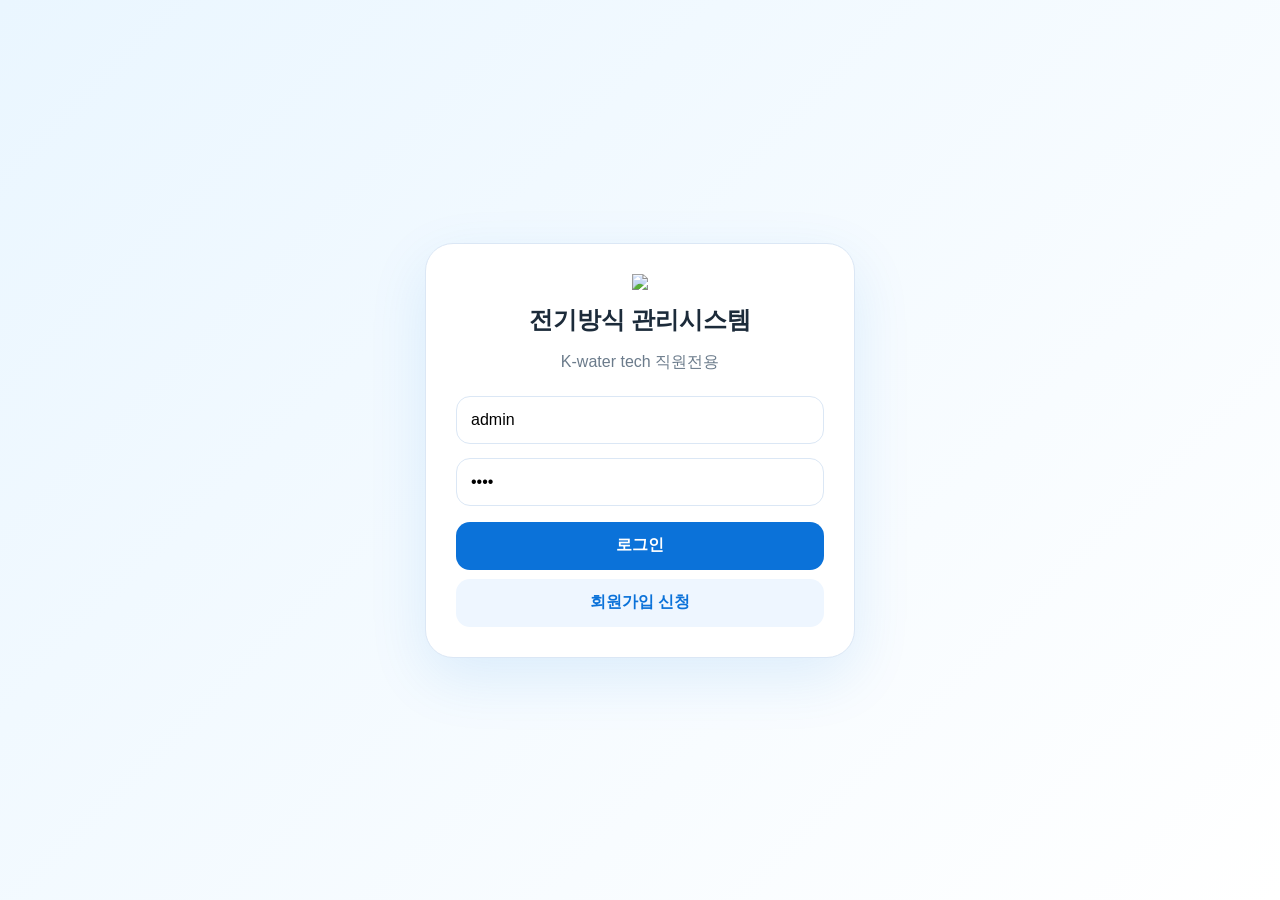
==== commit 2506e305: "Update index.html" ====
--- a/index.html
+++ b/index.html
@@ -1,16 +1,16 @@
 <!DOCTYPE html>
 <!-- saved from url=(0265)file:///D:/K-water_Tech_%EC%A0%84%EA%B8%B0%EB%B0%A9%EC%8B%9D_%EA%B4%80%EB%A6%AC%EC%8B%9C%EC%8A%A4%ED%85%9C_Web_V7_%EC%B5%9C%EC%A2%85_GoogleMaps/kwater_v7/K-water%20Tech%20%EC%A0%84%EA%B8%B0%EB%B0%A9%EC%8B%9D%20%EA%B4%80%EB%A6%AC%EC%8B%9C%EC%8A%A4%ED%85%9C%20V7.html -->
-<html lang="ko"><head><meta http-equiv="Content-Type" content="text/html; charset=UTF-8"><meta name="viewport" content="width=device-width,initial-scale=1.0"><title>K-water Tech 전기방식 관리시스템 V7</title><link rel="icon" href="file:///D:/K-water_Tech_%EC%A0%84%EA%B8%B0%EB%B0%A9%EC%8B%9D_%EA%B4%80%EB%A6%AC%EC%8B%9C%EC%8A%A4%ED%85%9C_Web_V7_%EC%B5%9C%EC%A2%85_GoogleMaps/kwater_v7/assets/favicon.ico"><link rel="manifest" href="file:///D:/K-water_Tech_%EC%A0%84%EA%B8%B0%EB%B0%A9%EC%8B%9D_%EA%B4%80%EB%A6%AC%EC%8B%9C%EC%8A%A4%ED%85%9C_Web_V7_%EC%B5%9C%EC%A2%85_GoogleMaps/kwater_v7/manifest.json"><link rel="stylesheet" href="./K-water Tech 전기방식 관리시스템 V7_files/style.css"><script src="./K-water Tech 전기방식 관리시스템 V7_files/chart.js.다운로드"></script><script src="./K-water Tech 전기방식 관리시스템 V7_files/xlsx.full.min.js.다운로드"></script><style id="__web-inspector-hide-shortcut-style__">
+<html lang="ko"><head><meta http-equiv="Content-Type" content="text/html; charset=UTF-8"><meta name="viewport" content="width=device-width,initial-scale=1.0"><title>K-water Tech 전기방식 관리시스템 V7</title><link rel="icon" href="file:///D:/K-water_Tech_%EC%A0%84%EA%B8%B0%EB%B0%A9%EC%8B%9D_%EA%B4%80%EB%A6%AC%EC%8B%9C%EC%8A%A4%ED%85%9C_Web_V7_%EC%B5%9C%EC%A2%85_GoogleMaps/kwater_v7/assets/favicon.ico"><link rel="manifest" href="file:///D:/K-water_Tech_%EC%A0%84%EA%B8%B0%EB%B0%A9%EC%8B%9D_%EA%B4%80%EB%A6%AC%EC%8B%9C%EC%8A%A4%ED%85%9C_Web_V7_%EC%B5%9C%EC%A2%85_GoogleMaps/kwater_v7/manifest.json"><link rel="stylesheet" href="style.css"><script src="chart.js"></script><script src="./K-water Tech 전기방식 관리시스템 V7_files/xlsx.full.min.js.다운로드"></script><style id="__web-inspector-hide-shortcut-style__">
 .__web-inspector-hide-shortcut__, .__web-inspector-hide-shortcut__ *
 {
     visibility: hidden !important;
 }
 </style></head><body>
-<section id="login" class="login"><div class="loginBox"><img src="./K-water Tech 전기방식 관리시스템 V7_files/company-logo.png" class="loginLogo"><h1>전기방식 관리시스템</h1><p>K-water tech 직원전용</p><input id="loginId" placeholder="아이디" value="admin"><input id="loginPw" type="password" placeholder="비밀번호" value="1234"><button id="loginBtn">로그인</button><button id="joinOpen" class="ghost">회원가입 신청</button></div></section>
+<section id="login" class="login"><div class="loginBox"><img src="company-logo.png class="loginLogo"><h1>전기방식 관리시스템</h1><p>K-water tech 직원전용</p><input id="loginId" placeholder="아이디" value="admin"><input id="loginPw" type="password" placeholder="비밀번호" value="1234"><button id="loginBtn">로그인</button><button id="joinOpen" class="ghost">회원가입 신청</button></div></section>
 <div id="joinModal" class="modal hidden"><div class="modalBox"><h3>회원가입 신청</h3><input id="joinId" placeholder="사용할 아이디"><input id="joinName" placeholder="이름"><input id="joinPw" type="password" placeholder="비밀번호"><p>신청 후 관리자가 승인해야 로그인할 수 있습니다.</p><div class="actions"><button id="joinClose" class="whiteBtn">닫기</button><button id="joinSubmit" class="blueBtn">신청</button></div></div></div>
-<div id="app" class="app hidden"><aside class="side"><div class="brand"><img src="./K-water Tech 전기방식 관리시스템 V7_files/company-logo.png"><strong>전기방식<br>관리시스템</strong></div><nav><button class="nav active" data-view="dash">대시보드</button><button class="nav" data-view="tb">TB 관리</button><button class="nav" data-view="entry">측정 입력</button><button class="nav" data-view="history">3개년 이력</button><button class="nav" data-view="graph">그래프 분석</button><button class="nav" data-view="map">Google GIS</button><button class="nav" data-view="notice">공지사항</button><button class="nav adminOnly" data-view="members">회원관리</button><button class="nav" data-view="settings">설정</button></nav><div class="sideMascot"><img src="./K-water Tech 전기방식 관리시스템 V7_files/mascot.jpg"><b>K-water Tech</b><span>안전한 물, 깨끗한 미래</span></div></aside>
+<div id="app" class="app hidden"><aside class="side"><div class="brand"><img src="company-logo.png"><strong>전기방식<br>관리시스템</strong></div><nav><button class="nav active" data-view="dash">대시보드</button><button class="nav" data-view="tb">TB 관리</button><button class="nav" data-view="entry">측정 입력</button><button class="nav" data-view="history">3개년 이력</button><button class="nav" data-view="graph">그래프 분석</button><button class="nav" data-view="map">Google GIS</button><button class="nav" data-view="notice">공지사항</button><button class="nav adminOnly" data-view="members">회원관리</button><button class="nav" data-view="settings">설정</button></nav><div class="sideMascot"><img src="mascot.jpg"><b>K-water Tech</b><span>안전한 물, 깨끗한 미래</span></div></aside>
 <main class="main"><header class="top"><div><h2 id="pageTitle">대시보드</h2><p id="pageSub">전기방식 시설물 현황을 한눈에 확인하세요.</p></div><div class="topRight"><button id="exportBtn" class="whiteBtn">엑셀</button><span id="clock" class="clock">2026-06-29(월) 09:30</span><button id="logoutBtn" class="whiteBtn">로그아웃</button></div></header>
-<section id="dash" class="view active"><div class="summaryGrid"><div class="summary blue"><span>전체 TB</span><b id="totalTb">4</b><small>시설물 수</small></div><div class="summary good"><span>양호</span><b id="goodCnt">2</b><small id="goodPct">50.0%</small></div><div class="summary warn"><span>점검필요</span><b id="warnCnt">1</b><small id="warnPct">25.0%</small></div><div class="summary bad"><span>긴급조치</span><b id="badCnt">1</b><small id="badPct">25.0%</small></div><div class="zeroCard"><div>안전하게 관리하여<br><b>사고 Zero!</b></div><img src="./K-water Tech 전기방식 관리시스템 V7_files/mascot.jpg"></div></div><div class="dashGrid"><article class="panel mapPanel"><div class="panelHead"><h3>Google GIS 현황</h3><button data-jump="map" class="blueBtn">전체보기</button></div><div id="dashMap" class="fakeMap"><div class="pin good" style="left: 18%; top: 22%;">TB-001</div><div class="pin warn" style="left: 37%; top: 45%;">TB-002</div><div class="pin bad" style="left: 56%; top: 68%;">TB-003</div><div class="pin good" style="left: 75%; top: 33%;">TB-004</div></div></article><article class="panel recentPanel"><div class="panelHead"><h3>최근 측정 현황</h3><button data-jump="tb">더보기 ›</button></div><div id="recentList"><div class="recentItem"><div><b>TB-001</b><br><small>시흥정수장 · 침전지 1계열<br>경기도 시흥시 정왕동 침전지 북측</small></div><div><span class="badge good">양호</span><br><small>-941mV</small></div></div><div class="recentItem"><div><b>TB-002</b><br><small>반월정수장 · 정문 앞 관로<br>경기도 안산시 단원구 반월정수장 정문 앞</small></div><div><span class="badge warn">점검필요</span><br><small>-806mV</small></div></div><div class="recentItem"><div><b>TB-003</b><br><small>안양가압장 · 배출관로<br>경기도 안양시 동안구 가압장 배출관로</small></div><div><span class="badge bad">긴급조치</span><br><small>-756mV</small></div></div><div class="recentItem"><div><b>TB-004</b><br><small>광명가압장 · 펜스 옆<br>경기도 광명시 가압장 펜스 옆</small></div><div><span class="badge good">양호</span><br><small>-986mV</small></div></div></div></article><article class="panel noticePanel"><div class="panelHead"><h3>공지사항</h3><button data-jump="notice">더보기 ›</button></div><ul id="dashNotice"><li><b>여름철 부식관리 요령</b><br><span>2026-06-23</span></li><li><b>측정기 교정 주기 안내</b><br><span>2026-06-23</span></li><li><b>전기방식 정기점검 안내</b><br><span>2026-06-23</span></li></ul></article><article class="safeBanner"><div><b><br></b><span class="">K-water Tech 전기방식 관리시스템 안전한 시설, 신뢰받는 기술, 지속가능한 물관리의 시작입니다.</span><span></span></div><img src="./K-water Tech 전기방식 관리시스템 V7_files/mascot.jpg"></article><article class="panel chartPanel"><div class="panelHead"><h3>3개년 상태 분포</h3></div><canvas id="barChart" width="644" height="203" style="display: block; box-sizing: border-box; height: 271.3px; width: 859.1px;"></canvas></article><article class="panel chartPanel"><div class="panelHead"><h3>측정값 추이 <em id="trendTbName">(TB-001)</em></h3></div><canvas id="lineChart" width="644" height="203" style="display: block; box-sizing: border-box; height: 271.3px; width: 859.1px;"></canvas></article></div></section>
+<section id="dash" class="view active"><div class="summaryGrid"><div class="summary blue"><span>전체 TB</span><b id="totalTb">4</b><small>시설물 수</small></div><div class="summary good"><span>양호</span><b id="goodCnt">2</b><small id="goodPct">50.0%</small></div><div class="summary warn"><span>점검필요</span><b id="warnCnt">1</b><small id="warnPct">25.0%</small></div><div class="summary bad"><span>긴급조치</span><b id="badCnt">1</b><small id="badPct">25.0%</small></div><div class="zeroCard"><div>안전하게 관리하여<br><b>사고 Zero!</b></div><img src="mascot.jpg"></div></div><div class="dashGrid"><article class="panel mapPanel"><div class="panelHead"><h3>Google GIS 현황</h3><button data-jump="map" class="blueBtn">전체보기</button></div><div id="dashMap" class="fakeMap"><div class="pin good" style="left: 18%; top: 22%;">TB-001</div><div class="pin warn" style="left: 37%; top: 45%;">TB-002</div><div class="pin bad" style="left: 56%; top: 68%;">TB-003</div><div class="pin good" style="left: 75%; top: 33%;">TB-004</div></div></article><article class="panel recentPanel"><div class="panelHead"><h3>최근 측정 현황</h3><button data-jump="tb">더보기 ›</button></div><div id="recentList"><div class="recentItem"><div><b>TB-001</b><br><small>시흥정수장 · 침전지 1계열<br>경기도 시흥시 정왕동 침전지 북측</small></div><div><span class="badge good">양호</span><br><small>-941mV</small></div></div><div class="recentItem"><div><b>TB-002</b><br><small>반월정수장 · 정문 앞 관로<br>경기도 안산시 단원구 반월정수장 정문 앞</small></div><div><span class="badge warn">점검필요</span><br><small>-806mV</small></div></div><div class="recentItem"><div><b>TB-003</b><br><small>안양가압장 · 배출관로<br>경기도 안양시 동안구 가압장 배출관로</small></div><div><span class="badge bad">긴급조치</span><br><small>-756mV</small></div></div><div class="recentItem"><div><b>TB-004</b><br><small>광명가압장 · 펜스 옆<br>경기도 광명시 가압장 펜스 옆</small></div><div><span class="badge good">양호</span><br><small>-986mV</small></div></div></div></article><article class="panel noticePanel"><div class="panelHead"><h3>공지사항</h3><button data-jump="notice">더보기 ›</button></div><ul id="dashNotice"><li><b>여름철 부식관리 요령</b><br><span>2026-06-23</span></li><li><b>측정기 교정 주기 안내</b><br><span>2026-06-23</span></li><li><b>전기방식 정기점검 안내</b><br><span>2026-06-23</span></li></ul></article><article class="safeBanner"><div><b><br></b><span class="">K-water Tech 전기방식 관리시스템 안전한 시설, 신뢰받는 기술, 지속가능한 물관리의 시작입니다.</span><span></span></div><img src="./K-water Tech 전기방식 관리시스템 V7_files/mascot.jpg"></article><article class="panel chartPanel"><div class="panelHead"><h3>3개년 상태 분포</h3></div><canvas id="barChart" width="644" height="203" style="display: block; box-sizing: border-box; height: 271.3px; width: 859.1px;"></canvas></article><article class="panel chartPanel"><div class="panelHead"><h3>측정값 추이 <em id="trendTbName">(TB-001)</em></h3></div><canvas id="lineChart" width="644" height="203" style="display: block; box-sizing: border-box; height: 271.3px; width: 859.1px;"></canvas></article></div></section>
 <section id="tb" class="view"><div class="panel"><div class="panelHead"><h3>TB 관리대장</h3><input id="search" placeholder="TB명, 위치, 주소 검색"></div><div class="tableWrap"><table id="dataTable"><thead><tr><th>측정일</th><th>분기</th><th>TB명</th><th>사업소</th><th>시설명</th><th>위치/주소</th><th>OFF</th><th>상태</th><th>관리</th></tr></thead><tbody><tr><td>2026-11-20</td><td>2026년 4Q</td><td><b>TB-001</b></td><td>시흥정수장</td><td>침전지 1계열</td><td>경기도 시흥시 정왕동 침전지 북측</td><td>-941</td><td><span class="badge good">양호</span></td><td><button class="whiteBtn" onclick="editRec(&#39;mqqdkg9tswl0da&#39;)">수정</button> <button class="redBtn" onclick="delRec(&#39;mqqdkg9tswl0da&#39;)">삭제</button></td></tr><tr><td>2026-11-20</td><td>2026년 4Q</td><td><b>TB-002</b></td><td>반월정수장</td><td>정문 앞 관로</td><td>경기도 안산시 단원구 반월정수장 정문 앞</td><td>-806</td><td><span class="badge warn">점검필요</span></td><td><button class="whiteBtn" onclick="editRec(&#39;mqqdkg9t2xojnm&#39;)">수정</button> <button class="redBtn" onclick="delRec(&#39;mqqdkg9t2xojnm&#39;)">삭제</button></td></tr><tr><td>2026-11-20</td><td>2026년 4Q</td><td><b>TB-003</b></td><td>안양가압장</td><td>배출관로</td><td>경기도 안양시 동안구 가압장 배출관로</td><td>-756</td><td><span class="badge bad">긴급조치</span></td><td><button class="whiteBtn" onclick="editRec(&#39;mqqdkg9tgrzb1c&#39;)">수정</button> <button class="redBtn" onclick="delRec(&#39;mqqdkg9tgrzb1c&#39;)">삭제</button></td></tr><tr><td>2026-11-20</td><td>2026년 4Q</td><td><b>TB-004</b></td><td>광명가압장</td><td>펜스 옆</td><td>경기도 광명시 가압장 펜스 옆</td><td>-986</td><td><span class="badge good">양호</span></td><td><button class="whiteBtn" onclick="editRec(&#39;mqqdkg9tpu9y4y&#39;)">수정</button> <button class="redBtn" onclick="delRec(&#39;mqqdkg9tpu9y4y&#39;)">삭제</button></td></tr><tr><td>2026-08-20</td><td>2026년 3Q</td><td><b>TB-001</b></td><td>시흥정수장</td><td>침전지 1계열</td><td>경기도 시흥시 정왕동 침전지 북측</td><td>-947</td><td><span class="badge good">양호</span></td><td><button class="whiteBtn" onclick="editRec(&#39;mqqdkg9tx8gkhx&#39;)">수정</button> <button class="redBtn" onclick="delRec(&#39;mqqdkg9tx8gkhx&#39;)">삭제</button></td></tr><tr><td>2026-08-20</td><td>2026년 3Q</td><td><b>TB-002</b></td><td>반월정수장</td><td>정문 앞 관로</td><td>경기도 안산시 단원구 반월정수장 정문 앞</td><td>-812</td><td><span class="badge warn">점검필요</span></td><td><button class="whiteBtn" onclick="editRec(&#39;mqqdkg9tqhl506&#39;)">수정</button> <button class="redBtn" onclick="delRec(&#39;mqqdkg9tqhl506&#39;)">삭제</button></td></tr><tr><td>2026-08-20</td><td>2026년 3Q</td><td><b>TB-003</b></td><td>안양가압장</td><td>배출관로</td><td>경기도 안양시 동안구 가압장 배출관로</td><td>-762</td><td><span class="badge bad">긴급조치</span></td><td><button class="whiteBtn" onclick="editRec(&#39;mqqdkg9ti0qfrx&#39;)">수정</button> <button class="redBtn" onclick="delRec(&#39;mqqdkg9ti0qfrx&#39;)">삭제</button></td></tr><tr><td>2026-08-20</td><td>2026년 3Q</td><td><b>TB-004</b></td><td>광명가압장</td><td>펜스 옆</td><td>경기도 광명시 가압장 펜스 옆</td><td>-992</td><td><span class="badge good">양호</span></td><td><button class="whiteBtn" onclick="editRec(&#39;mqqdkg9tsmb4v8&#39;)">수정</button> <button class="redBtn" onclick="delRec(&#39;mqqdkg9tsmb4v8&#39;)">삭제</button></td></tr><tr><td>2026-05-20</td><td>2026년 2Q</td><td><b>TB-001</b></td><td>시흥정수장</td><td>침전지 1계열</td><td>경기도 시흥시 정왕동 침전지 북측</td><td>-953</td><td><span class="badge good">양호</span></td><td><button class="whiteBtn" onclick="editRec(&#39;mqqdkg9tprordk&#39;)">수정</button> <button class="redBtn" onclick="delRec(&#39;mqqdkg9tprordk&#39;)">삭제</button></td></tr><tr><td>2026-05-20</td><td>2026년 2Q</td><td><b>TB-002</b></td><td>반월정수장</td><td>정문 앞 관로</td><td>경기도 안산시 단원구 반월정수장 정문 앞</td><td>-818</td><td><span class="badge warn">점검필요</span></td><td><button class="whiteBtn" onclick="editRec(&#39;mqqdkg9taht0e2&#39;)">수정</button> <button class="redBtn" onclick="delRec(&#39;mqqdkg9taht0e2&#39;)">삭제</button></td></tr><tr><td>2026-05-20</td><td>2026년 2Q</td><td><b>TB-003</b></td><td>안양가압장</td><td>배출관로</td><td>경기도 안양시 동안구 가압장 배출관로</td><td>-768</td><td><span class="badge bad">긴급조치</span></td><td><button class="whiteBtn" onclick="editRec(&#39;mqqdkg9t4kp51p&#39;)">수정</button> <button class="redBtn" onclick="delRec(&#39;mqqdkg9t4kp51p&#39;)">삭제</button></td></tr><tr><td>2026-05-20</td><td>2026년 2Q</td><td><b>TB-004</b></td><td>광명가압장</td><td>펜스 옆</td><td>경기도 광명시 가압장 펜스 옆</td><td>-998</td><td><span class="badge good">양호</span></td><td><button class="whiteBtn" onclick="editRec(&#39;mqqdkg9th43u1h&#39;)">수정</button> <button class="redBtn" onclick="delRec(&#39;mqqdkg9th43u1h&#39;)">삭제</button></td></tr><tr><td>2026-02-20</td><td>2026년 1Q</td><td><b>TB-001</b></td><td>시흥정수장</td><td>침전지 1계열</td><td>경기도 시흥시 정왕동 침전지 북측</td><td>-959</td><td><span class="badge good">양호</span></td><td><button class="whiteBtn" onclick="editRec(&#39;mqqdkg9ts8lubn&#39;)">수정</button> <button class="redBtn" onclick="delRec(&#39;mqqdkg9ts8lubn&#39;)">삭제</button></td></tr><tr><td>2026-02-20</td><td>2026년 1Q</td><td><b>TB-002</b></td><td>반월정수장</td><td>정문 앞 관로</td><td>경기도 안산시 단원구 반월정수장 정문 앞</td><td>-824</td><td><span class="badge warn">점검필요</span></td><td><button class="whiteBtn" onclick="editRec(&#39;mqqdkg9tvenbo4&#39;)">수정</button> <button class="redBtn" onclick="delRec(&#39;mqqdkg9tvenbo4&#39;)">삭제</button></td></tr><tr><td>2026-02-20</td><td>2026년 1Q</td><td><b>TB-003</b></td><td>안양가압장</td><td>배출관로</td><td>경기도 안양시 동안구 가압장 배출관로</td><td>-774</td><td><span class="badge bad">긴급조치</span></td><td><button class="whiteBtn" onclick="editRec(&#39;mqqdkg9t45rrrx&#39;)">수정</button> <button class="redBtn" onclick="delRec(&#39;mqqdkg9t45rrrx&#39;)">삭제</button></td></tr><tr><td>2026-02-20</td><td>2026년 1Q</td><td><b>TB-004</b></td><td>광명가압장</td><td>펜스 옆</td><td>경기도 광명시 가압장 펜스 옆</td><td>-1004</td><td><span class="badge good">양호</span></td><td><button class="whiteBtn" onclick="editRec(&#39;mqqdkg9tuv9ypf&#39;)">수정</button> <button class="redBtn" onclick="delRec(&#39;mqqdkg9tuv9ypf&#39;)">삭제</button></td></tr><tr><td>2025-11-20</td><td>2025년 4Q</td><td><b>TB-001</b></td><td>시흥정수장</td><td>침전지 1계열</td><td>경기도 시흥시 정왕동 침전지 북측</td><td>-956</td><td><span class="badge good">양호</span></td><td><button class="whiteBtn" onclick="editRec(&#39;mqqdkg9ttw9z8n&#39;)">수정</button> <button class="redBtn" onclick="delRec(&#39;mqqdkg9ttw9z8n&#39;)">삭제</button></td></tr><tr><td>2025-11-20</td><td>2025년 4Q</td><td><b>TB-002</b></td><td>반월정수장</td><td>정문 앞 관로</td><td>경기도 안산시 단원구 반월정수장 정문 앞</td><td>-821</td><td><span class="badge warn">점검필요</span></td><td><button class="whiteBtn" onclick="editRec(&#39;mqqdkg9tvfwrzu&#39;)">수정</button> <button class="redBtn" onclick="delRec(&#39;mqqdkg9tvfwrzu&#39;)">삭제</button></td></tr><tr><td>2025-11-20</td><td>2025년 4Q</td><td><b>TB-003</b></td><td>안양가압장</td><td>배출관로</td><td>경기도 안양시 동안구 가압장 배출관로</td><td>-771</td><td><span class="badge bad">긴급조치</span></td><td><button class="whiteBtn" onclick="editRec(&#39;mqqdkg9ti89x0a&#39;)">수정</button> <button class="redBtn" onclick="delRec(&#39;mqqdkg9ti89x0a&#39;)">삭제</button></td></tr><tr><td>2025-11-20</td><td>2025년 4Q</td><td><b>TB-004</b></td><td>광명가압장</td><td>펜스 옆</td><td>경기도 광명시 가압장 펜스 옆</td><td>-1001</td><td><span class="badge good">양호</span></td><td><button class="whiteBtn" onclick="editRec(&#39;mqqdkg9tpdrhq6&#39;)">수정</button> <button class="redBtn" onclick="delRec(&#39;mqqdkg9tpdrhq6&#39;)">삭제</button></td></tr><tr><td>2025-08-20</td><td>2025년 3Q</td><td><b>TB-001</b></td><td>시흥정수장</td><td>침전지 1계열</td><td>경기도 시흥시 정왕동 침전지 북측</td><td>-962</td><td><span class="badge good">양호</span></td><td><button class="whiteBtn" onclick="editRec(&#39;mqqdkg9to0hl7u&#39;)">수정</button> <button class="redBtn" onclick="delRec(&#39;mqqdkg9to0hl7u&#39;)">삭제</button></td></tr><tr><td>2025-08-20</td><td>2025년 3Q</td><td><b>TB-002</b></td><td>반월정수장</td><td>정문 앞 관로</td><td>경기도 안산시 단원구 반월정수장 정문 앞</td><td>-827</td><td><span class="badge warn">점검필요</span></td><td><button class="whiteBtn" onclick="editRec(&#39;mqqdkg9twanwz6&#39;)">수정</button> <button class="redBtn" onclick="delRec(&#39;mqqdkg9twanwz6&#39;)">삭제</button></td></tr><tr><td>2025-08-20</td><td>2025년 3Q</td><td><b>TB-003</b></td><td>안양가압장</td><td>배출관로</td><td>경기도 안양시 동안구 가압장 배출관로</td><td>-777</td><td><span class="badge bad">긴급조치</span></td><td><button class="whiteBtn" onclick="editRec(&#39;mqqdkg9t53zw3c&#39;)">수정</button> <button class="redBtn" onclick="delRec(&#39;mqqdkg9t53zw3c&#39;)">삭제</button></td></tr><tr><td>2025-08-20</td><td>2025년 3Q</td><td><b>TB-004</b></td><td>광명가압장</td><td>펜스 옆</td><td>경기도 광명시 가압장 펜스 옆</td><td>-1007</td><td><span class="badge good">양호</span></td><td><button class="whiteBtn" onclick="editRec(&#39;mqqdkg9t0xe9oy&#39;)">수정</button> <button class="redBtn" onclick="delRec(&#39;mqqdkg9t0xe9oy&#39;)">삭제</button></td></tr><tr><td>2025-05-20</td><td>2025년 2Q</td><td><b>TB-001</b></td><td>시흥정수장</td><td>침전지 1계열</td><td>경기도 시흥시 정왕동 침전지 북측</td><td>-968</td><td><span class="badge good">양호</span></td><td><button class="whiteBtn" onclick="editRec(&#39;mqqdkg9trbjk35&#39;)">수정</button> <button class="redBtn" onclick="delRec(&#39;mqqdkg9trbjk35&#39;)">삭제</button></td></tr><tr><td>2025-05-20</td><td>2025년 2Q</td><td><b>TB-002</b></td><td>반월정수장</td><td>정문 앞 관로</td><td>경기도 안산시 단원구 반월정수장 정문 앞</td><td>-833</td><td><span class="badge warn">점검필요</span></td><td><button class="whiteBtn" onclick="editRec(&#39;mqqdkg9trmg44b&#39;)">수정</button> <button class="redBtn" onclick="delRec(&#39;mqqdkg9trmg44b&#39;)">삭제</button></td></tr><tr><td>2025-05-20</td><td>2025년 2Q</td><td><b>TB-003</b></td><td>안양가압장</td><td>배출관로</td><td>경기도 안양시 동안구 가압장 배출관로</td><td>-783</td><td><span class="badge bad">긴급조치</span></td><td><button class="whiteBtn" onclick="editRec(&#39;mqqdkg9ttszjea&#39;)">수정</button> <button class="redBtn" onclick="delRec(&#39;mqqdkg9ttszjea&#39;)">삭제</button></td></tr><tr><td>2025-05-20</td><td>2025년 2Q</td><td><b>TB-004</b></td><td>광명가압장</td><td>펜스 옆</td><td>경기도 광명시 가압장 펜스 옆</td><td>-1013</td><td><span class="badge good">양호</span></td><td><button class="whiteBtn" onclick="editRec(&#39;mqqdkg9t34rrha&#39;)">수정</button> <button class="redBtn" onclick="delRec(&#39;mqqdkg9t34rrha&#39;)">삭제</button></td></tr><tr><td>2025-02-20</td><td>2025년 1Q</td><td><b>TB-001</b></td><td>시흥정수장</td><td>침전지 1계열</td><td>경기도 시흥시 정왕동 침전지 북측</td><td>-974</td><td><span class="badge good">양호</span></td><td><button class="whiteBtn" onclick="editRec(&#39;mqqdkg9tqgxj87&#39;)">수정</button> <button class="redBtn" onclick="delRec(&#39;mqqdkg9tqgxj87&#39;)">삭제</button></td></tr><tr><td>2025-02-20</td><td>2025년 1Q</td><td><b>TB-002</b></td><td>반월정수장</td><td>정문 앞 관로</td><td>경기도 안산시 단원구 반월정수장 정문 앞</td><td>-839</td><td><span class="badge warn">점검필요</span></td><td><button class="whiteBtn" onclick="editRec(&#39;mqqdkg9t0b6guv&#39;)">수정</button> <button class="redBtn" onclick="delRec(&#39;mqqdkg9t0b6guv&#39;)">삭제</button></td></tr><tr><td>2025-02-20</td><td>2025년 1Q</td><td><b>TB-003</b></td><td>안양가압장</td><td>배출관로</td><td>경기도 안양시 동안구 가압장 배출관로</td><td>-789</td><td><span class="badge bad">긴급조치</span></td><td><button class="whiteBtn" onclick="editRec(&#39;mqqdkg9teaojkh&#39;)">수정</button> <button class="redBtn" onclick="delRec(&#39;mqqdkg9teaojkh&#39;)">삭제</button></td></tr><tr><td>2025-02-20</td><td>2025년 1Q</td><td><b>TB-004</b></td><td>광명가압장</td><td>펜스 옆</td><td>경기도 광명시 가압장 펜스 옆</td><td>-1019</td><td><span class="badge good">양호</span></td><td><button class="whiteBtn" onclick="editRec(&#39;mqqdkg9tgib3aj&#39;)">수정</button> <button class="redBtn" onclick="delRec(&#39;mqqdkg9tgib3aj&#39;)">삭제</button></td></tr><tr><td>2024-11-20</td><td>2024년 4Q</td><td><b>TB-001</b></td><td>시흥정수장</td><td>침전지 1계열</td><td>경기도 시흥시 정왕동 침전지 북측</td><td>-971</td><td><span class="badge good">양호</span></td><td><button class="whiteBtn" onclick="editRec(&#39;mqqdkg9txk18vn&#39;)">수정</button> <button class="redBtn" onclick="delRec(&#39;mqqdkg9txk18vn&#39;)">삭제</button></td></tr><tr><td>2024-11-20</td><td>2024년 4Q</td><td><b>TB-002</b></td><td>반월정수장</td><td>정문 앞 관로</td><td>경기도 안산시 단원구 반월정수장 정문 앞</td><td>-836</td><td><span class="badge warn">점검필요</span></td><td><button class="whiteBtn" onclick="editRec(&#39;mqqdkg9tqd8uae&#39;)">수정</button> <button class="redBtn" onclick="delRec(&#39;mqqdkg9tqd8uae&#39;)">삭제</button></td></tr><tr><td>2024-11-20</td><td>2024년 4Q</td><td><b>TB-003</b></td><td>안양가압장</td><td>배출관로</td><td>경기도 안양시 동안구 가압장 배출관로</td><td>-786</td><td><span class="badge bad">긴급조치</span></td><td><button class="whiteBtn" onclick="editRec(&#39;mqqdkg9twhumjt&#39;)">수정</button> <button class="redBtn" onclick="delRec(&#39;mqqdkg9twhumjt&#39;)">삭제</button></td></tr><tr><td>2024-11-20</td><td>2024년 4Q</td><td><b>TB-004</b></td><td>광명가압장</td><td>펜스 옆</td><td>경기도 광명시 가압장 펜스 옆</td><td>-1016</td><td><span class="badge good">양호</span></td><td><button class="whiteBtn" onclick="editRec(&#39;mqqdkg9t2z0zex&#39;)">수정</button> <button class="redBtn" onclick="delRec(&#39;mqqdkg9t2z0zex&#39;)">삭제</button></td></tr><tr><td>2024-08-20</td><td>2024년 3Q</td><td><b>TB-001</b></td><td>시흥정수장</td><td>침전지 1계열</td><td>경기도 시흥시 정왕동 침전지 북측</td><td>-977</td><td><span class="badge good">양호</span></td><td><button class="whiteBtn" onclick="editRec(&#39;mqqdkg9tpaj3th&#39;)">수정</button> <button class="redBtn" onclick="delRec(&#39;mqqdkg9tpaj3th&#39;)">삭제</button></td></tr><tr><td>2024-08-20</td><td>2024년 3Q</td><td><b>TB-002</b></td><td>반월정수장</td><td>정문 앞 관로</td><td>경기도 안산시 단원구 반월정수장 정문 앞</td><td>-842</td><td><span class="badge warn">점검필요</span></td><td><button class="whiteBtn" onclick="editRec(&#39;mqqdkg9tavf1fu&#39;)">수정</button> <button class="redBtn" onclick="delRec(&#39;mqqdkg9tavf1fu&#39;)">삭제</button></td></tr><tr><td>2024-08-20</td><td>2024년 3Q</td><td><b>TB-003</b></td><td>안양가압장</td><td>배출관로</td><td>경기도 안양시 동안구 가압장 배출관로</td><td>-792</td><td><span class="badge bad">긴급조치</span></td><td><button class="whiteBtn" onclick="editRec(&#39;mqqdkg9th0vp85&#39;)">수정</button> <button class="redBtn" onclick="delRec(&#39;mqqdkg9th0vp85&#39;)">삭제</button></td></tr><tr><td>2024-08-20</td><td>2024년 3Q</td><td><b>TB-004</b></td><td>광명가압장</td><td>펜스 옆</td><td>경기도 광명시 가압장 펜스 옆</td><td>-1022</td><td><span class="badge good">양호</span></td><td><button class="whiteBtn" onclick="editRec(&#39;mqqdkg9ti5pfvs&#39;)">수정</button> <button class="redBtn" onclick="delRec(&#39;mqqdkg9ti5pfvs&#39;)">삭제</button></td></tr><tr><td>2024-05-20</td><td>2024년 2Q</td><td><b>TB-001</b></td><td>시흥정수장</td><td>침전지 1계열</td><td>경기도 시흥시 정왕동 침전지 북측</td><td>-983</td><td><span class="badge good">양호</span></td><td><button class="whiteBtn" onclick="editRec(&#39;mqqdkg9t25gnnl&#39;)">수정</button> <button class="redBtn" onclick="delRec(&#39;mqqdkg9t25gnnl&#39;)">삭제</button></td></tr><tr><td>2024-05-20</td><td>2024년 2Q</td><td><b>TB-002</b></td><td>반월정수장</td><td>정문 앞 관로</td><td>경기도 안산시 단원구 반월정수장 정문 앞</td><td>-848</td><td><span class="badge warn">점검필요</span></td><td><button class="whiteBtn" onclick="editRec(&#39;mqqdkg9tbaa8e6&#39;)">수정</button> <button class="redBtn" onclick="delRec(&#39;mqqdkg9tbaa8e6&#39;)">삭제</button></td></tr><tr><td>2024-05-20</td><td>2024년 2Q</td><td><b>TB-003</b></td><td>안양가압장</td><td>배출관로</td><td>경기도 안양시 동안구 가압장 배출관로</td><td>-798</td><td><span class="badge bad">긴급조치</span></td><td><button class="whiteBtn" onclick="editRec(&#39;mqqdkg9tv9ojpe&#39;)">수정</button> <button class="redBtn" onclick="delRec(&#39;mqqdkg9tv9ojpe&#39;)">삭제</button></td></tr><tr><td>2024-05-20</td><td>2024년 2Q</td><td><b>TB-004</b></td><td>광명가압장</td><td>펜스 옆</td><td>경기도 광명시 가압장 펜스 옆</td><td>-1028</td><td><span class="badge good">양호</span></td><td><button class="whiteBtn" onclick="editRec(&#39;mqqdkg9tkxzrhp&#39;)">수정</button> <button class="redBtn" onclick="delRec(&#39;mqqdkg9tkxzrhp&#39;)">삭제</button></td></tr><tr><td>2024-02-20</td><td>2024년 1Q</td><td><b>TB-001</b></td><td>시흥정수장</td><td>침전지 1계열</td><td>경기도 시흥시 정왕동 침전지 북측</td><td>-989</td><td><span class="badge good">양호</span></td><td><button class="whiteBtn" onclick="editRec(&#39;mqqdkg9t4py07r&#39;)">수정</button> <button class="redBtn" onclick="delRec(&#39;mqqdkg9t4py07r&#39;)">삭제</button></td></tr><tr><td>2024-02-20</td><td>2024년 1Q</td><td><b>TB-002</b></td><td>반월정수장</td><td>정문 앞 관로</td><td>경기도 안산시 단원구 반월정수장 정문 앞</td><td>-854</td><td><span class="badge good">양호</span></td><td><button class="whiteBtn" onclick="editRec(&#39;mqqdkg9tjle4l5&#39;)">수정</button> <button class="redBtn" onclick="delRec(&#39;mqqdkg9tjle4l5&#39;)">삭제</button></td></tr><tr><td>2024-02-20</td><td>2024년 1Q</td><td><b>TB-003</b></td><td>안양가압장</td><td>배출관로</td><td>경기도 안양시 동안구 가압장 배출관로</td><td>-804</td><td><span class="badge warn">점검필요</span></td><td><button class="whiteBtn" onclick="editRec(&#39;mqqdkg9tkj4r95&#39;)">수정</button> <button class="redBtn" onclick="delRec(&#39;mqqdkg9tkj4r95&#39;)">삭제</button></td></tr><tr><td>2024-02-20</td><td>2024년 1Q</td><td><b>TB-004</b></td><td>광명가압장</td><td>펜스 옆</td><td>경기도 광명시 가압장 펜스 옆</td><td>-1034</td><td><span class="badge good">양호</span></td><td><button class="whiteBtn" onclick="editRec(&#39;mqqdkg9ta0648e&#39;)">수정</button> <button class="redBtn" onclick="delRec(&#39;mqqdkg9ta0648e&#39;)">삭제</button></td></tr></tbody></table></div></div></section>
 <section id="entry" class="view"><div class="panel"><h3 id="formTitle">측정 데이터 등록</h3><div class="formGrid"><label>측정일<input id="date" type="date"></label><label>TB명<input id="tbName" placeholder="TB-001"></label><label>사업소<input id="site" placeholder="시흥정수장"></label><label>시설명<input id="facility" placeholder="침전지 2계열"></label><label class="wide">위치/주소<input id="address" placeholder="경기도 시흥시 ... 또는 침전지 북측 펜스"></label><label>정류기명<input id="rectifier" placeholder="정류기-1"></label><label>ON 전위(mV)<input id="onPotential" type="number" placeholder="-965"></label><label>OFF 전위(mV)<input id="offPotential" type="number" placeholder="-920"></label><label class="wide">비고<input id="memo"></label><label class="wide">사진<input id="photo" type="file" accept="image/*" capture="environment"></label></div><div class="actions"><button id="clearBtn" class="whiteBtn">초기화</button><button id="saveBtn" class="blueBtn">저장</button></div><p class="help">위도/경도 대신 위치/주소를 입력합니다. Google Maps API 키가 있으면 주소를 기반으로 지도에 표시됩니다.</p></div></section>
 <section id="history" class="view"><div class="panel"><div class="panelHead"><h3>3개년 분기별 이력 조회</h3><select id="historyTb"><option>TB-001</option><option>TB-002</option><option>TB-003</option><option>TB-004</option></select></div><div class="historyGrid"><div class="tableWrap"><table id="quarterTable"><thead><tr><th>년도</th><th>1Q</th><th>2Q</th><th>3Q</th><th>4Q</th></tr></thead><tbody><tr><td><b>2024</b></td><td>-989 mV</td><td>-983 mV</td><td>-977 mV</td><td>-971 mV</td></tr><tr><td><b>2025</b></td><td>-974 mV</td><td>-968 mV</td><td>-962 mV</td><td>-956 mV</td></tr><tr><td><b>2026</b></td><td>-959 mV</td><td>-953 mV</td><td>-947 mV</td><td>-941 mV</td></tr></tbody></table></div><div class="chartBox"><canvas id="historyChart" width="901" height="270" style="display: block; box-sizing: border-box; height: 360px; width: 1201.4px;"></canvas></div></div></div></section>
@@ -18,5 +18,5 @@
 <section id="map" class="view"><div class="panel"><div class="panelHead"><h3>Google Maps GIS</h3><div class="mapKeyBox"><input id="googleKey" placeholder="Google Maps API Key"><button id="saveKey" class="blueBtn">키 저장</button></div></div><div id="mapNotice" class="notice">Google Maps API Key를 입력하면 실제 지도와 주소 기반 위치 표시가 됩니다.</div><div id="googleMap" class="realMap"><div id="fallbackMap" class="fakeMap bigFake"><div class="pin good" style="left: 18%; top: 22%;">TB-001</div><div class="pin warn" style="left: 37%; top: 45%;">TB-002</div><div class="pin bad" style="left: 56%; top: 68%;">TB-003</div><div class="pin good" style="left: 75%; top: 33%;">TB-004</div></div></div></div></section>
 <section id="notice" class="view"><div class="panel"><div class="panelHead"><h3>공지사항</h3><button id="noticeWriteBtn" class="blueBtn adminOnly">공지 등록</button></div><div id="noticeForm" class="noticeForm hidden"><input id="noticeTitle" placeholder="공지 제목"><textarea id="noticeBody" placeholder="공지 내용"></textarea><div class="actions"><button id="noticeCancel" class="whiteBtn">취소</button><button id="noticeSave" class="blueBtn">등록</button></div></div><div id="noticeList" class="noticeList"><div class="noticeCard"><h4>여름철 부식관리 요령</h4><div class="noticeMeta">2026-06-23 · 관리자</div><p>우천 후 Test Box 내부 침수 여부를 확인해 주세요.</p><button class="redBtn" onclick="delNotice(&#39;mqq37a4ow3tr9k&#39;)">삭제</button></div><div class="noticeCard"><h4>측정기 교정 주기 안내</h4><div class="noticeMeta">2026-06-23 · 관리자</div><p>기준 장비의 교정 유효기간을 확인해 주세요.</p><button class="redBtn" onclick="delNotice(&#39;mqq37a4omwu30j&#39;)">삭제</button></div><div class="noticeCard"><h4>전기방식 정기점검 안내</h4><div class="noticeMeta">2026-06-23 · 관리자</div><p>분기별 TB 측정자료를 등록해 주세요.</p><button class="redBtn" onclick="delNotice(&#39;mqq37a4nsfkeh5&#39;)">삭제</button></div></div></div></section>
 <section id="members" class="view adminOnly"><div class="panel"><h3>회원관리</h3><p class="help">일반 사용자는 가입 신청 후 승인되어야 로그인할 수 있습니다.</p><div class="tableWrap"><table id="memberTable"><thead><tr><th>아이디</th><th>이름</th><th>권한</th><th>상태</th><th>관리</th></tr></thead><tbody><tr><td>admin</td><td>관리자</td><td>admin</td><td>승인</td><td>-</td></tr></tbody></table></div></div></section>
-<section id="settings" class="view"><div class="panel"><h3>설정</h3><div class="setting"><b>상태 판정 기준</b><p>OFF 전위 -850mV 이하: 양호 / -850~-800mV: 점검필요 / -800mV 초과: 긴급조치</p></div><div class="setting"><b>Google Maps 설정</b><p>Google Cloud Console에서 Maps JavaScript API와 Geocoding API를 활성화하고 API Key를 입력하세요. 웹사이트 도메인 제한을 사용하는 경우 현재 접속 주소를 허용해야 합니다.</p></div><button id="resetBtn" class="redBtn adminOnly">전체 데이터 삭제</button></div></section><footer>© K-water Tech 전기방식 관리시스템</footer></main></div><script src="./K-water Tech 전기방식 관리시스템 V7_files/app.js"></script>
+<section id="settings" class="view"><div class="panel"><h3>설정</h3><div class="setting"><b>상태 판정 기준</b><p>OFF 전위 -850mV 이하: 양호 / -850~-800mV: 점검필요 / -800mV 초과: 긴급조치</p></div><div class="setting"><b>Google Maps 설정</b><p>Google Cloud Console에서 Maps JavaScript API와 Geocoding API를 활성화하고 API Key를 입력하세요. 웹사이트 도메인 제한을 사용하는 경우 현재 접속 주소를 허용해야 합니다.</p></div><button id="resetBtn" class="redBtn adminOnly">전체 데이터 삭제</button></div></section><footer>© K-water Tech 전기방식 관리시스템</footer></main></div><script src="app.js"></script>
 </body></html>
--- a/style.css
+++ b/style.css
@@ -0,0 +1 @@
+:root{--blue:#0b72d9;--navy:#123b67;--bg:#f5f9ff;--line:#dbe7f5;--text:#1c2b3a;--good:#18a765;--warn:#f59e0b;--bad:#ef4444}*{box-sizing:border-box}body{margin:0;font-family:Arial,'Noto Sans KR',sans-serif;background:var(--bg);color:var(--text)}button,input,textarea,select{font:inherit}button{cursor:pointer;border:0}.hidden{display:none!important}.login{min-height:100vh;display:grid;place-items:center;background:linear-gradient(135deg,#eaf6ff,#fff)}.loginBox{width:min(430px,92vw);background:white;border:1px solid var(--line);border-radius:28px;padding:30px;box-shadow:0 20px 60px #0b72d91c;text-align:center}.loginMascot{height:110px;border-radius:24px}.loginLogo{height:34px;display:block;margin:14px auto}.loginBox h1{margin:10px 0 4px}.loginBox p{color:#6b7b8b}.loginBox input,.modalBox input{width:100%;height:48px;margin:7px 0;padding:0 14px;border:1px solid var(--line);border-radius:14px}.loginBox button{width:100%;height:48px;margin-top:9px;border-radius:14px;background:var(--blue);color:white;font-weight:800}.loginBox .ghost{background:#eef6ff;color:var(--blue)}.app{display:flex;min-height:100vh}.side{width:250px;background:white;border-right:1px solid var(--line);padding:18px;position:sticky;top:0;height:100vh;overflow:auto}.brand{display:flex;gap:10px;align-items:center;padding:6px 4px 22px}.brand img{width:90px;max-height:34px;object-fit:contain}.brand strong{font-size:15px;color:var(--navy)}.nav{width:100%;text-align:left;padding:13px 14px;border-radius:14px;margin:3px 0;background:white;color:#41566c;font-weight:700}.nav:hover,.nav.active{background:#eef6ff;color:var(--blue)}.sideMascot{margin-top:22px;background:#f6fbff;border:1px solid var(--line);border-radius:20px;padding:14px;text-align:center}.sideMascot img{width:100%;border-radius:18px;max-height:170px;object-fit:cover}.sideMascot b,.sideMascot span{display:block}.sideMascot span{font-size:12px;color:#678}.main{flex:1;min-width:0;padding:22px}.top{height:76px;background:white;border:1px solid var(--line);border-radius:24px;padding:0 22px;display:flex;align-items:center;justify-content:space-between;box-shadow:0 8px 30px #0b72d90b}.top h2{margin:0}.top p{margin:4px 0 0;color:#718196}.topRight{display:flex;gap:8px;align-items:center}.whiteBtn,.blueBtn,.redBtn{border-radius:12px;padding:10px 14px;font-weight:800}.whiteBtn{background:white;border:1px solid var(--line);color:#355}.blueBtn{background:var(--blue);color:white}.redBtn{background:#fee2e2;color:#b91c1c}.view{display:none;margin-top:18px}.view.active{display:block}.summaryGrid{display:grid;grid-template-columns:repeat(5,1fr);gap:14px}.summary,.zeroCard,.panel,.safeBanner{background:white;border:1px solid var(--line);border-radius:24px;box-shadow:0 8px 30px #0b72d90b}.summary{padding:20px}.summary span{color:#718196}.summary b{display:block;font-size:34px;margin:9px 0}.summary.blue b{color:var(--blue)}.summary.good b{color:var(--good)}.summary.warn b{color:var(--warn)}.summary.bad b{color:var(--bad)}.zeroCard{display:flex;align-items:center;gap:10px;padding:14px}.zeroCard img{width:86px;height:86px;object-fit:cover;border-radius:18px}.dashGrid{display:grid;grid-template-columns:2fr 1fr 1fr;gap:14px;margin-top:14px}.panel{padding:18px}.panelHead{display:flex;align-items:center;justify-content:space-between;gap:12px;margin-bottom:14px}.panelHead h3{margin:0}.panelHead input,.panelHead select,.mapKeyBox input{height:40px;border:1px solid var(--line);border-radius:12px;padding:0 12px}.mapPanel{grid-row:span 2}.chartPanel{height:310px}.fakeMap,.realMap{height:360px;border-radius:20px;overflow:hidden;position:relative;background:linear-gradient(135deg,#e4f1ff,#f9fcff)}.bigFake{height:520px}.realMap{height:560px}.fakeMap:before{content:'';position:absolute;inset:0;background:linear-gradient(90deg,transparent 95%,#c6dff8 96%),linear-gradient(0deg,transparent 95%,#c6dff8 96%);background-size:52px 52px;opacity:.7}.pin{position:absolute;transform:translate(-50%,-50%);padding:7px 10px;border-radius:999px;color:white;font-size:12px;font-weight:800;box-shadow:0 8px 20px #0003}.pin.good{background:var(--good)}.pin.warn{background:var(--warn)}.pin.bad{background:var(--bad)}.recentItem{display:flex;justify-content:space-between;gap:10px;padding:11px 0;border-bottom:1px solid #edf3fa}.badge{display:inline-block;border-radius:999px;padding:6px 10px;font-weight:800;font-size:12px}.badge.good{background:#dcfce7;color:#166534}.badge.warn{background:#fef3c7;color:#92400e}.badge.bad{background:#fee2e2;color:#991b1b}.noticePanel ul{margin:0;padding-left:18px}.noticePanel li{margin:10px 0}.safeBanner{display:flex;align-items:center;justify-content:space-between;padding:20px;background:linear-gradient(135deg,#0b72d9,#18a4ff);color:white}.safeBanner img{width:100px;height:100px;object-fit:cover;border-radius:22px}.tableWrap{overflow:auto}table{width:100%;border-collapse:collapse;background:white}th,td{padding:12px;border-bottom:1px solid #edf3fa;text-align:left;white-space:nowrap}th{background:#f7fbff;color:#53677a}.formGrid{display:grid;grid-template-columns:repeat(2,1fr);gap:13px}.formGrid label{font-weight:800;color:#43566b}.formGrid input,.formGrid textarea{width:100%;height:44px;margin-top:6px;border:1px solid var(--line);border-radius:12px;padding:0 12px}.wide{grid-column:1/-1}.actions{display:flex;justify-content:flex-end;gap:8px;margin-top:14px}.help,.notice{background:#f1f7ff;border:1px solid var(--line);border-radius:16px;padding:12px;color:#5a7085}.historyGrid{display:grid;grid-template-columns:1fr 1.2fr;gap:14px}.chartBox{height:360px}.chartBox.big{height:560px}.noticeForm input,.noticeForm textarea{width:100%;border:1px solid var(--line);border-radius:14px;padding:12px;margin:6px 0}.noticeForm textarea{height:140px}.noticeCard{border:1px solid var(--line);border-radius:18px;padding:16px;margin:10px 0;background:#fff}.noticeCard h4{margin:0 0 7px}.noticeMeta{color:#718196;font-size:13px}.modal{position:fixed;inset:0;background:#0006;display:grid;place-items:center;z-index:10}.modalBox{width:min(420px,92vw);background:white;border-radius:24px;padding:22px}.setting{border:1px solid var(--line);border-radius:18px;padding:16px;margin:10px 0}.gmInfo{font-size:13px;line-height:1.6}.gmInfo b{color:var(--blue)}footer{padding:30px;text-align:center;color:#7b8b9b}@media(max-width:900px){.app{display:block}.side{position:relative;width:auto;height:auto}.main{padding:12px}.summaryGrid,.dashGrid,.historyGrid,.formGrid{grid-template-columns:1fr}.top{height:auto;padding:16px;display:block}.topRight{margin-top:10px;flex-wrap:wrap}.chartPanel{height:260px}}
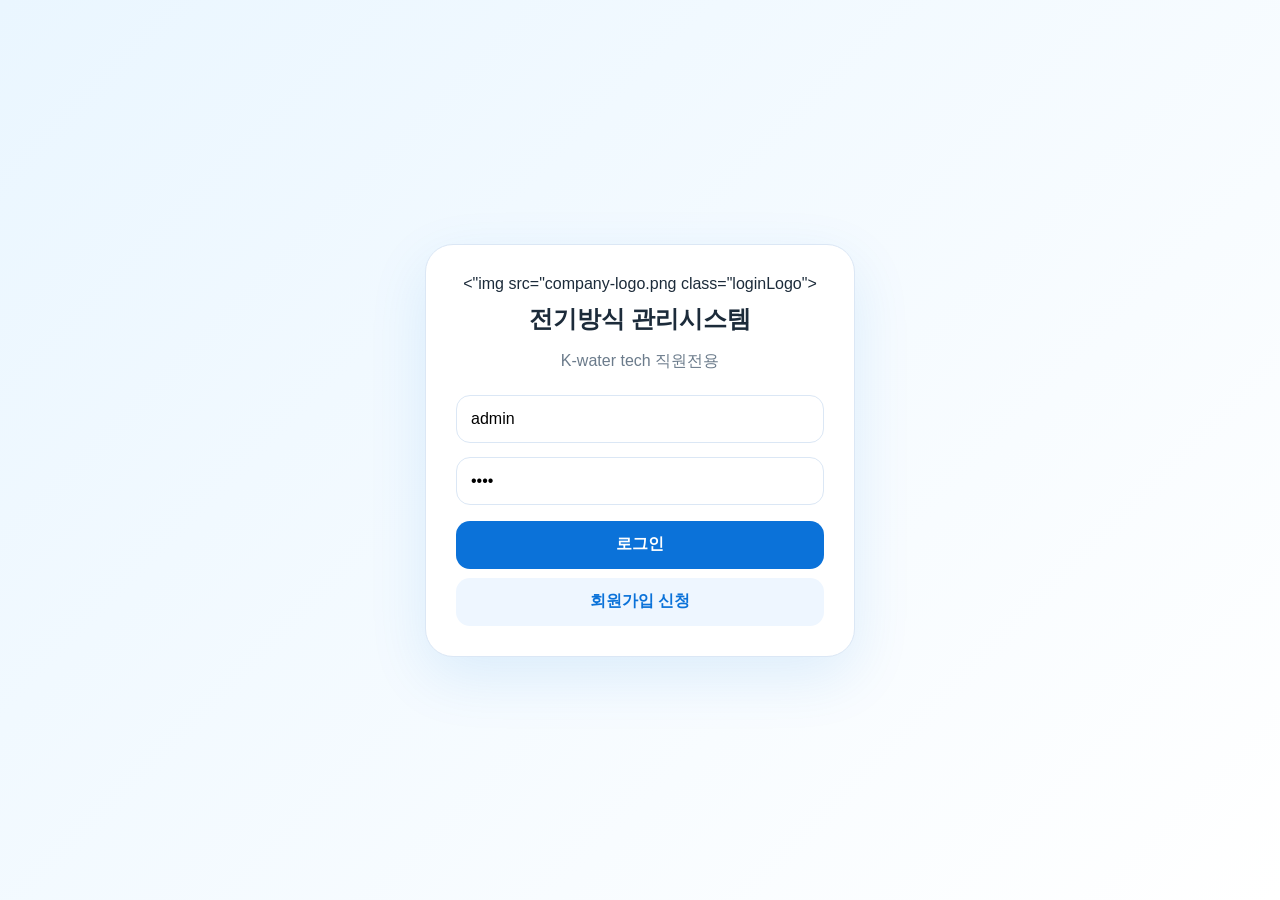
==== commit ba6a09c4: "Update index.html" ====
--- a/index.html
+++ b/index.html
@@ -6,7 +6,7 @@
     visibility: hidden !important;
 }
 </style></head><body>
-<section id="login" class="login"><div class="loginBox"><img src="company-logo.png class="loginLogo"><h1>전기방식 관리시스템</h1><p>K-water tech 직원전용</p><input id="loginId" placeholder="아이디" value="admin"><input id="loginPw" type="password" placeholder="비밀번호" value="1234"><button id="loginBtn">로그인</button><button id="joinOpen" class="ghost">회원가입 신청</button></div></section>
+<section id="login" class="login"><div class="loginBox"><"img src="company-logo.png class="loginLogo"><h1>전기방식 관리시스템</h1><p>K-water tech 직원전용</p><input id="loginId" placeholder="아이디" value="admin"><input id="loginPw" type="password" placeholder="비밀번호" value="1234"><button id="loginBtn">로그인</button><button id="joinOpen" class="ghost">회원가입 신청</button></div></section>
 <div id="joinModal" class="modal hidden"><div class="modalBox"><h3>회원가입 신청</h3><input id="joinId" placeholder="사용할 아이디"><input id="joinName" placeholder="이름"><input id="joinPw" type="password" placeholder="비밀번호"><p>신청 후 관리자가 승인해야 로그인할 수 있습니다.</p><div class="actions"><button id="joinClose" class="whiteBtn">닫기</button><button id="joinSubmit" class="blueBtn">신청</button></div></div></div>
 <div id="app" class="app hidden"><aside class="side"><div class="brand"><img src="company-logo.png"><strong>전기방식<br>관리시스템</strong></div><nav><button class="nav active" data-view="dash">대시보드</button><button class="nav" data-view="tb">TB 관리</button><button class="nav" data-view="entry">측정 입력</button><button class="nav" data-view="history">3개년 이력</button><button class="nav" data-view="graph">그래프 분석</button><button class="nav" data-view="map">Google GIS</button><button class="nav" data-view="notice">공지사항</button><button class="nav adminOnly" data-view="members">회원관리</button><button class="nav" data-view="settings">설정</button></nav><div class="sideMascot"><img src="mascot.jpg"><b>K-water Tech</b><span>안전한 물, 깨끗한 미래</span></div></aside>
 <main class="main"><header class="top"><div><h2 id="pageTitle">대시보드</h2><p id="pageSub">전기방식 시설물 현황을 한눈에 확인하세요.</p></div><div class="topRight"><button id="exportBtn" class="whiteBtn">엑셀</button><span id="clock" class="clock">2026-06-29(월) 09:30</span><button id="logoutBtn" class="whiteBtn">로그아웃</button></div></header>
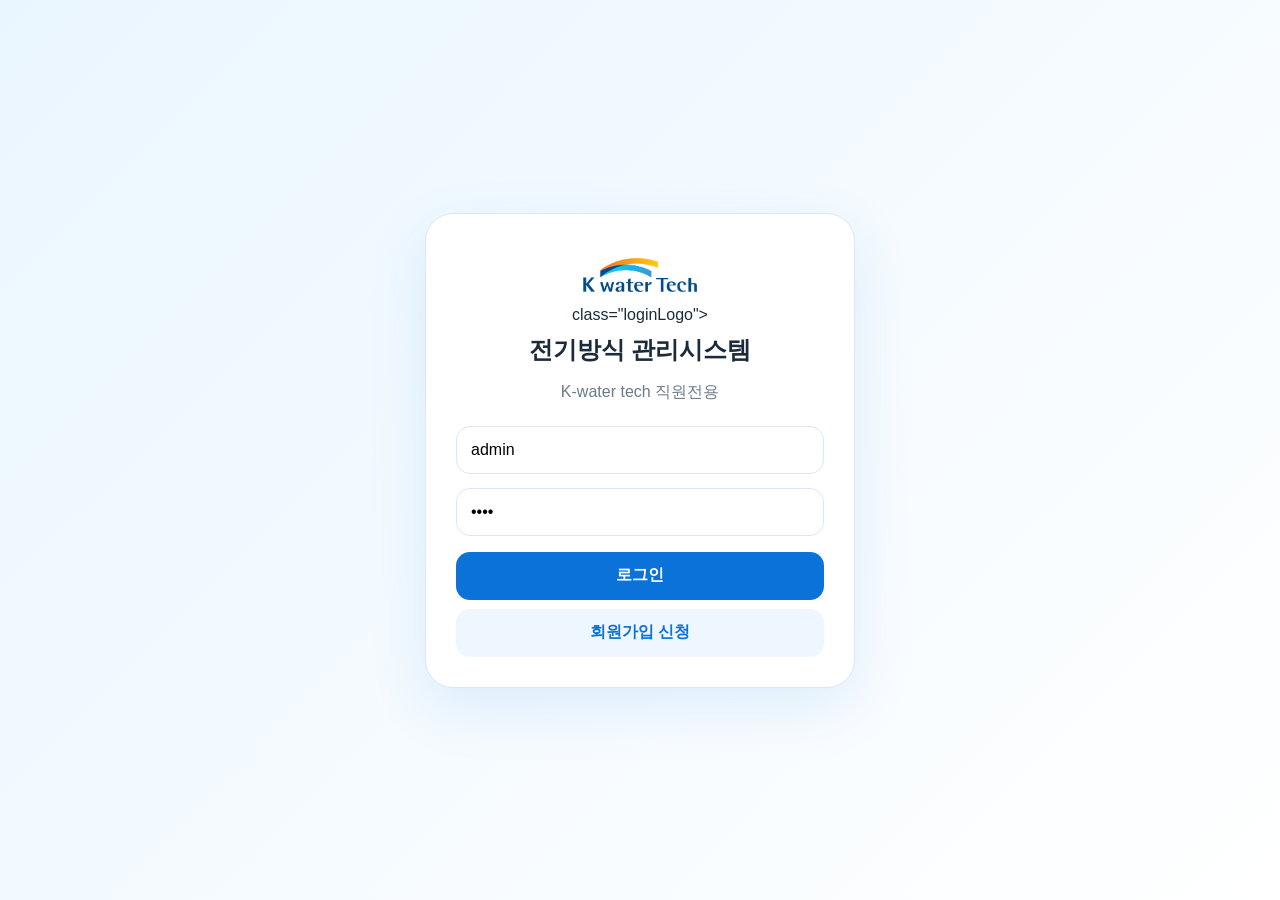
==== commit ecb7bf08: "Update index.html" ====
--- a/index.html
+++ b/index.html
@@ -6,7 +6,7 @@
     visibility: hidden !important;
 }
 </style></head><body>
-<section id="login" class="login"><div class="loginBox"><"img src="company-logo.png class="loginLogo"><h1>전기방식 관리시스템</h1><p>K-water tech 직원전용</p><input id="loginId" placeholder="아이디" value="admin"><input id="loginPw" type="password" placeholder="비밀번호" value="1234"><button id="loginBtn">로그인</button><button id="joinOpen" class="ghost">회원가입 신청</button></div></section>
+<section id="login" class="login"><div class="loginBox"><img src="company-logo.png" class="loginLogo"> class="loginLogo"><h1>전기방식 관리시스템</h1><p>K-water tech 직원전용</p><input id="loginId" placeholder="아이디" value="admin"><input id="loginPw" type="password" placeholder="비밀번호" value="1234"><button id="loginBtn">로그인</button><button id="joinOpen" class="ghost">회원가입 신청</button></div></section>
 <div id="joinModal" class="modal hidden"><div class="modalBox"><h3>회원가입 신청</h3><input id="joinId" placeholder="사용할 아이디"><input id="joinName" placeholder="이름"><input id="joinPw" type="password" placeholder="비밀번호"><p>신청 후 관리자가 승인해야 로그인할 수 있습니다.</p><div class="actions"><button id="joinClose" class="whiteBtn">닫기</button><button id="joinSubmit" class="blueBtn">신청</button></div></div></div>
 <div id="app" class="app hidden"><aside class="side"><div class="brand"><img src="company-logo.png"><strong>전기방식<br>관리시스템</strong></div><nav><button class="nav active" data-view="dash">대시보드</button><button class="nav" data-view="tb">TB 관리</button><button class="nav" data-view="entry">측정 입력</button><button class="nav" data-view="history">3개년 이력</button><button class="nav" data-view="graph">그래프 분석</button><button class="nav" data-view="map">Google GIS</button><button class="nav" data-view="notice">공지사항</button><button class="nav adminOnly" data-view="members">회원관리</button><button class="nav" data-view="settings">설정</button></nav><div class="sideMascot"><img src="mascot.jpg"><b>K-water Tech</b><span>안전한 물, 깨끗한 미래</span></div></aside>
 <main class="main"><header class="top"><div><h2 id="pageTitle">대시보드</h2><p id="pageSub">전기방식 시설물 현황을 한눈에 확인하세요.</p></div><div class="topRight"><button id="exportBtn" class="whiteBtn">엑셀</button><span id="clock" class="clock">2026-06-29(월) 09:30</span><button id="logoutBtn" class="whiteBtn">로그아웃</button></div></header>
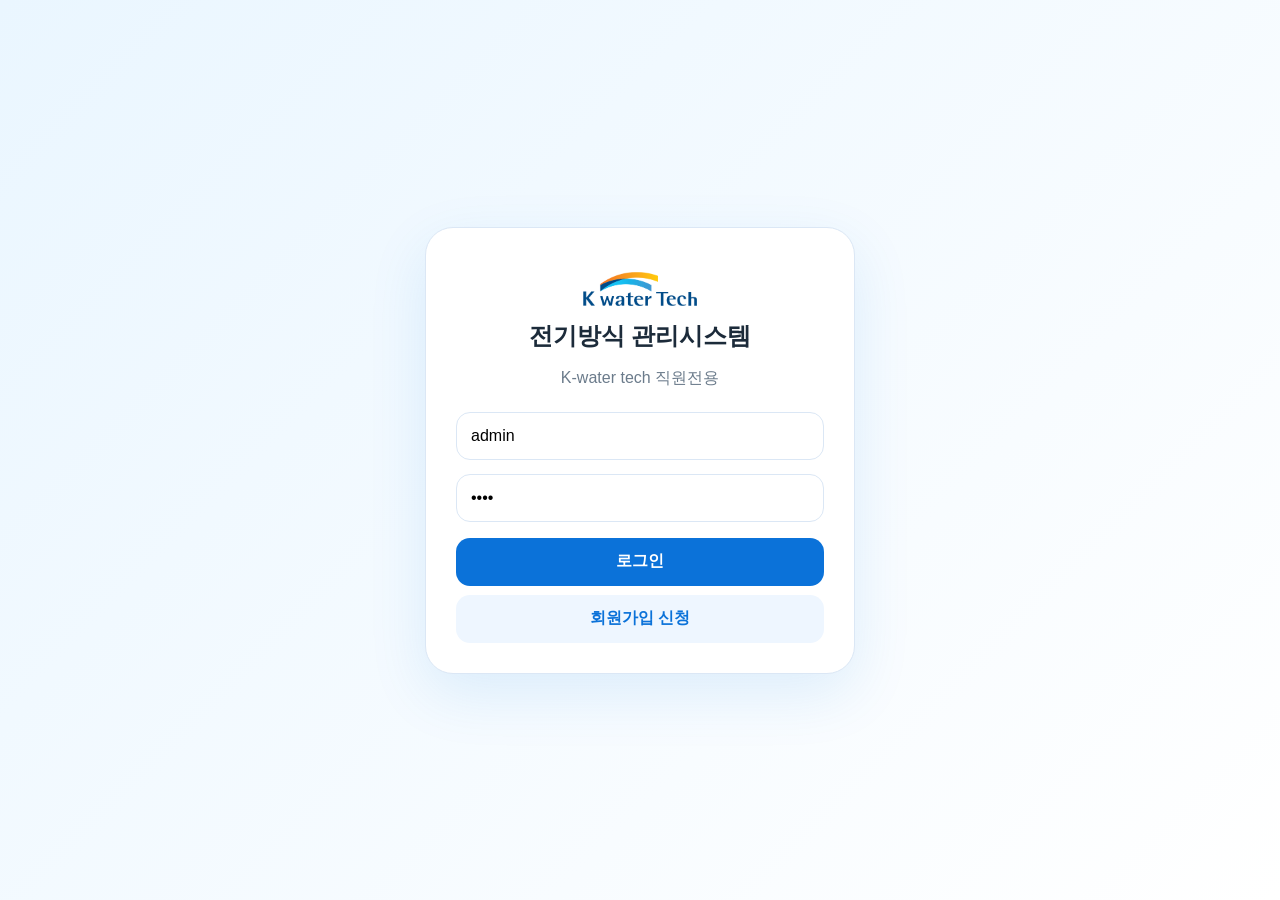
==== commit ade5fa6c: "Add files via upload" ====
--- a/index.html
+++ b/index.html
@@ -1,16 +1,15 @@
 <!DOCTYPE html>
-<!-- saved from url=(0265)file:///D:/K-water_Tech_%EC%A0%84%EA%B8%B0%EB%B0%A9%EC%8B%9D_%EA%B4%80%EB%A6%AC%EC%8B%9C%EC%8A%A4%ED%85%9C_Web_V7_%EC%B5%9C%EC%A2%85_GoogleMaps/kwater_v7/K-water%20Tech%20%EC%A0%84%EA%B8%B0%EB%B0%A9%EC%8B%9D%20%EA%B4%80%EB%A6%AC%EC%8B%9C%EC%8A%A4%ED%85%9C%20V7.html -->
-<html lang="ko"><head><meta http-equiv="Content-Type" content="text/html; charset=UTF-8"><meta name="viewport" content="width=device-width,initial-scale=1.0"><title>K-water Tech 전기방식 관리시스템 V7</title><link rel="icon" href="file:///D:/K-water_Tech_%EC%A0%84%EA%B8%B0%EB%B0%A9%EC%8B%9D_%EA%B4%80%EB%A6%AC%EC%8B%9C%EC%8A%A4%ED%85%9C_Web_V7_%EC%B5%9C%EC%A2%85_GoogleMaps/kwater_v7/assets/favicon.ico"><link rel="manifest" href="file:///D:/K-water_Tech_%EC%A0%84%EA%B8%B0%EB%B0%A9%EC%8B%9D_%EA%B4%80%EB%A6%AC%EC%8B%9C%EC%8A%A4%ED%85%9C_Web_V7_%EC%B5%9C%EC%A2%85_GoogleMaps/kwater_v7/manifest.json"><link rel="stylesheet" href="style.css"><script src="chart.js"></script><script src="./K-water Tech 전기방식 관리시스템 V7_files/xlsx.full.min.js.다운로드"></script><style id="__web-inspector-hide-shortcut-style__">
+<html lang="ko"><head><meta http-equiv="Content-Type" content="text/html; charset=UTF-8"><meta name="viewport" content="width=device-width,initial-scale=1.0"><title>K-water Tech 전기방식 관리시스템 V7</title><link rel="stylesheet" href="style.css"><script src="chart.js"></script><script src="xlsx.full.min.js"></script><style id="__web-inspector-hide-shortcut-style__">
 .__web-inspector-hide-shortcut__, .__web-inspector-hide-shortcut__ *
 {
     visibility: hidden !important;
 }
 </style></head><body>
-<section id="login" class="login"><div class="loginBox"><img src="company-logo.png" class="loginLogo"> class="loginLogo"><h1>전기방식 관리시스템</h1><p>K-water tech 직원전용</p><input id="loginId" placeholder="아이디" value="admin"><input id="loginPw" type="password" placeholder="비밀번호" value="1234"><button id="loginBtn">로그인</button><button id="joinOpen" class="ghost">회원가입 신청</button></div></section>
+<section id="login" class="login"><div class="loginBox"><img src="company-logo.png" class="loginLogo"><h1>전기방식 관리시스템</h1><p>K-water tech 직원전용</p><input id="loginId" placeholder="아이디" value="admin"><input id="loginPw" type="password" placeholder="비밀번호" value="1234"><button id="loginBtn">로그인</button><button id="joinOpen" class="ghost">회원가입 신청</button></div></section>
 <div id="joinModal" class="modal hidden"><div class="modalBox"><h3>회원가입 신청</h3><input id="joinId" placeholder="사용할 아이디"><input id="joinName" placeholder="이름"><input id="joinPw" type="password" placeholder="비밀번호"><p>신청 후 관리자가 승인해야 로그인할 수 있습니다.</p><div class="actions"><button id="joinClose" class="whiteBtn">닫기</button><button id="joinSubmit" class="blueBtn">신청</button></div></div></div>
 <div id="app" class="app hidden"><aside class="side"><div class="brand"><img src="company-logo.png"><strong>전기방식<br>관리시스템</strong></div><nav><button class="nav active" data-view="dash">대시보드</button><button class="nav" data-view="tb">TB 관리</button><button class="nav" data-view="entry">측정 입력</button><button class="nav" data-view="history">3개년 이력</button><button class="nav" data-view="graph">그래프 분석</button><button class="nav" data-view="map">Google GIS</button><button class="nav" data-view="notice">공지사항</button><button class="nav adminOnly" data-view="members">회원관리</button><button class="nav" data-view="settings">설정</button></nav><div class="sideMascot"><img src="mascot.jpg"><b>K-water Tech</b><span>안전한 물, 깨끗한 미래</span></div></aside>
 <main class="main"><header class="top"><div><h2 id="pageTitle">대시보드</h2><p id="pageSub">전기방식 시설물 현황을 한눈에 확인하세요.</p></div><div class="topRight"><button id="exportBtn" class="whiteBtn">엑셀</button><span id="clock" class="clock">2026-06-29(월) 09:30</span><button id="logoutBtn" class="whiteBtn">로그아웃</button></div></header>
-<section id="dash" class="view active"><div class="summaryGrid"><div class="summary blue"><span>전체 TB</span><b id="totalTb">4</b><small>시설물 수</small></div><div class="summary good"><span>양호</span><b id="goodCnt">2</b><small id="goodPct">50.0%</small></div><div class="summary warn"><span>점검필요</span><b id="warnCnt">1</b><small id="warnPct">25.0%</small></div><div class="summary bad"><span>긴급조치</span><b id="badCnt">1</b><small id="badPct">25.0%</small></div><div class="zeroCard"><div>안전하게 관리하여<br><b>사고 Zero!</b></div><img src="mascot.jpg"></div></div><div class="dashGrid"><article class="panel mapPanel"><div class="panelHead"><h3>Google GIS 현황</h3><button data-jump="map" class="blueBtn">전체보기</button></div><div id="dashMap" class="fakeMap"><div class="pin good" style="left: 18%; top: 22%;">TB-001</div><div class="pin warn" style="left: 37%; top: 45%;">TB-002</div><div class="pin bad" style="left: 56%; top: 68%;">TB-003</div><div class="pin good" style="left: 75%; top: 33%;">TB-004</div></div></article><article class="panel recentPanel"><div class="panelHead"><h3>최근 측정 현황</h3><button data-jump="tb">더보기 ›</button></div><div id="recentList"><div class="recentItem"><div><b>TB-001</b><br><small>시흥정수장 · 침전지 1계열<br>경기도 시흥시 정왕동 침전지 북측</small></div><div><span class="badge good">양호</span><br><small>-941mV</small></div></div><div class="recentItem"><div><b>TB-002</b><br><small>반월정수장 · 정문 앞 관로<br>경기도 안산시 단원구 반월정수장 정문 앞</small></div><div><span class="badge warn">점검필요</span><br><small>-806mV</small></div></div><div class="recentItem"><div><b>TB-003</b><br><small>안양가압장 · 배출관로<br>경기도 안양시 동안구 가압장 배출관로</small></div><div><span class="badge bad">긴급조치</span><br><small>-756mV</small></div></div><div class="recentItem"><div><b>TB-004</b><br><small>광명가압장 · 펜스 옆<br>경기도 광명시 가압장 펜스 옆</small></div><div><span class="badge good">양호</span><br><small>-986mV</small></div></div></div></article><article class="panel noticePanel"><div class="panelHead"><h3>공지사항</h3><button data-jump="notice">더보기 ›</button></div><ul id="dashNotice"><li><b>여름철 부식관리 요령</b><br><span>2026-06-23</span></li><li><b>측정기 교정 주기 안내</b><br><span>2026-06-23</span></li><li><b>전기방식 정기점검 안내</b><br><span>2026-06-23</span></li></ul></article><article class="safeBanner"><div><b><br></b><span class="">K-water Tech 전기방식 관리시스템 안전한 시설, 신뢰받는 기술, 지속가능한 물관리의 시작입니다.</span><span></span></div><img src="./K-water Tech 전기방식 관리시스템 V7_files/mascot.jpg"></article><article class="panel chartPanel"><div class="panelHead"><h3>3개년 상태 분포</h3></div><canvas id="barChart" width="644" height="203" style="display: block; box-sizing: border-box; height: 271.3px; width: 859.1px;"></canvas></article><article class="panel chartPanel"><div class="panelHead"><h3>측정값 추이 <em id="trendTbName">(TB-001)</em></h3></div><canvas id="lineChart" width="644" height="203" style="display: block; box-sizing: border-box; height: 271.3px; width: 859.1px;"></canvas></article></div></section>
+<section id="dash" class="view active"><div class="summaryGrid"><div class="summary blue"><span>전체 TB</span><b id="totalTb">4</b><small>시설물 수</small></div><div class="summary good"><span>양호</span><b id="goodCnt">2</b><small id="goodPct">50.0%</small></div><div class="summary warn"><span>점검필요</span><b id="warnCnt">1</b><small id="warnPct">25.0%</small></div><div class="summary bad"><span>긴급조치</span><b id="badCnt">1</b><small id="badPct">25.0%</small></div><div class="zeroCard"><div>안전하게 관리하여<br><b>사고 Zero!</b></div><img src="mascot.jpg"></div></div><div class="dashGrid"><article class="panel mapPanel"><div class="panelHead"><h3>Google GIS 현황</h3><button data-jump="map" class="blueBtn">전체보기</button></div><div id="dashMap" class="fakeMap"><div class="pin good" style="left: 18%; top: 22%;">TB-001</div><div class="pin warn" style="left: 37%; top: 45%;">TB-002</div><div class="pin bad" style="left: 56%; top: 68%;">TB-003</div><div class="pin good" style="left: 75%; top: 33%;">TB-004</div></div></article><article class="panel recentPanel"><div class="panelHead"><h3>최근 측정 현황</h3><button data-jump="tb">더보기 ›</button></div><div id="recentList"><div class="recentItem"><div><b>TB-001</b><br><small>시흥정수장 · 침전지 1계열<br>경기도 시흥시 정왕동 침전지 북측</small></div><div><span class="badge good">양호</span><br><small>-941mV</small></div></div><div class="recentItem"><div><b>TB-002</b><br><small>반월정수장 · 정문 앞 관로<br>경기도 안산시 단원구 반월정수장 정문 앞</small></div><div><span class="badge warn">점검필요</span><br><small>-806mV</small></div></div><div class="recentItem"><div><b>TB-003</b><br><small>안양가압장 · 배출관로<br>경기도 안양시 동안구 가압장 배출관로</small></div><div><span class="badge bad">긴급조치</span><br><small>-756mV</small></div></div><div class="recentItem"><div><b>TB-004</b><br><small>광명가압장 · 펜스 옆<br>경기도 광명시 가압장 펜스 옆</small></div><div><span class="badge good">양호</span><br><small>-986mV</small></div></div></div></article><article class="panel noticePanel"><div class="panelHead"><h3>공지사항</h3><button data-jump="notice">더보기 ›</button></div><ul id="dashNotice"><li><b>여름철 부식관리 요령</b><br><span>2026-06-23</span></li><li><b>측정기 교정 주기 안내</b><br><span>2026-06-23</span></li><li><b>전기방식 정기점검 안내</b><br><span>2026-06-23</span></li></ul></article><article class="safeBanner"><div><b><br></b><span class="">K-water Tech 전기방식 관리시스템 안전한 시설, 신뢰받는 기술, 지속가능한 물관리의 시작입니다.</span><span></span></div><img src="mascot.jpg"></article><article class="panel chartPanel"><div class="panelHead"><h3>3개년 상태 분포</h3></div><canvas id="barChart" width="644" height="203" style="display: block; box-sizing: border-box; height: 271.3px; width: 859.1px;"></canvas></article><article class="panel chartPanel"><div class="panelHead"><h3>측정값 추이 <em id="trendTbName">(TB-001)</em></h3></div><canvas id="lineChart" width="644" height="203" style="display: block; box-sizing: border-box; height: 271.3px; width: 859.1px;"></canvas></article></div></section>
 <section id="tb" class="view"><div class="panel"><div class="panelHead"><h3>TB 관리대장</h3><input id="search" placeholder="TB명, 위치, 주소 검색"></div><div class="tableWrap"><table id="dataTable"><thead><tr><th>측정일</th><th>분기</th><th>TB명</th><th>사업소</th><th>시설명</th><th>위치/주소</th><th>OFF</th><th>상태</th><th>관리</th></tr></thead><tbody><tr><td>2026-11-20</td><td>2026년 4Q</td><td><b>TB-001</b></td><td>시흥정수장</td><td>침전지 1계열</td><td>경기도 시흥시 정왕동 침전지 북측</td><td>-941</td><td><span class="badge good">양호</span></td><td><button class="whiteBtn" onclick="editRec(&#39;mqqdkg9tswl0da&#39;)">수정</button> <button class="redBtn" onclick="delRec(&#39;mqqdkg9tswl0da&#39;)">삭제</button></td></tr><tr><td>2026-11-20</td><td>2026년 4Q</td><td><b>TB-002</b></td><td>반월정수장</td><td>정문 앞 관로</td><td>경기도 안산시 단원구 반월정수장 정문 앞</td><td>-806</td><td><span class="badge warn">점검필요</span></td><td><button class="whiteBtn" onclick="editRec(&#39;mqqdkg9t2xojnm&#39;)">수정</button> <button class="redBtn" onclick="delRec(&#39;mqqdkg9t2xojnm&#39;)">삭제</button></td></tr><tr><td>2026-11-20</td><td>2026년 4Q</td><td><b>TB-003</b></td><td>안양가압장</td><td>배출관로</td><td>경기도 안양시 동안구 가압장 배출관로</td><td>-756</td><td><span class="badge bad">긴급조치</span></td><td><button class="whiteBtn" onclick="editRec(&#39;mqqdkg9tgrzb1c&#39;)">수정</button> <button class="redBtn" onclick="delRec(&#39;mqqdkg9tgrzb1c&#39;)">삭제</button></td></tr><tr><td>2026-11-20</td><td>2026년 4Q</td><td><b>TB-004</b></td><td>광명가압장</td><td>펜스 옆</td><td>경기도 광명시 가압장 펜스 옆</td><td>-986</td><td><span class="badge good">양호</span></td><td><button class="whiteBtn" onclick="editRec(&#39;mqqdkg9tpu9y4y&#39;)">수정</button> <button class="redBtn" onclick="delRec(&#39;mqqdkg9tpu9y4y&#39;)">삭제</button></td></tr><tr><td>2026-08-20</td><td>2026년 3Q</td><td><b>TB-001</b></td><td>시흥정수장</td><td>침전지 1계열</td><td>경기도 시흥시 정왕동 침전지 북측</td><td>-947</td><td><span class="badge good">양호</span></td><td><button class="whiteBtn" onclick="editRec(&#39;mqqdkg9tx8gkhx&#39;)">수정</button> <button class="redBtn" onclick="delRec(&#39;mqqdkg9tx8gkhx&#39;)">삭제</button></td></tr><tr><td>2026-08-20</td><td>2026년 3Q</td><td><b>TB-002</b></td><td>반월정수장</td><td>정문 앞 관로</td><td>경기도 안산시 단원구 반월정수장 정문 앞</td><td>-812</td><td><span class="badge warn">점검필요</span></td><td><button class="whiteBtn" onclick="editRec(&#39;mqqdkg9tqhl506&#39;)">수정</button> <button class="redBtn" onclick="delRec(&#39;mqqdkg9tqhl506&#39;)">삭제</button></td></tr><tr><td>2026-08-20</td><td>2026년 3Q</td><td><b>TB-003</b></td><td>안양가압장</td><td>배출관로</td><td>경기도 안양시 동안구 가압장 배출관로</td><td>-762</td><td><span class="badge bad">긴급조치</span></td><td><button class="whiteBtn" onclick="editRec(&#39;mqqdkg9ti0qfrx&#39;)">수정</button> <button class="redBtn" onclick="delRec(&#39;mqqdkg9ti0qfrx&#39;)">삭제</button></td></tr><tr><td>2026-08-20</td><td>2026년 3Q</td><td><b>TB-004</b></td><td>광명가압장</td><td>펜스 옆</td><td>경기도 광명시 가압장 펜스 옆</td><td>-992</td><td><span class="badge good">양호</span></td><td><button class="whiteBtn" onclick="editRec(&#39;mqqdkg9tsmb4v8&#39;)">수정</button> <button class="redBtn" onclick="delRec(&#39;mqqdkg9tsmb4v8&#39;)">삭제</button></td></tr><tr><td>2026-05-20</td><td>2026년 2Q</td><td><b>TB-001</b></td><td>시흥정수장</td><td>침전지 1계열</td><td>경기도 시흥시 정왕동 침전지 북측</td><td>-953</td><td><span class="badge good">양호</span></td><td><button class="whiteBtn" onclick="editRec(&#39;mqqdkg9tprordk&#39;)">수정</button> <button class="redBtn" onclick="delRec(&#39;mqqdkg9tprordk&#39;)">삭제</button></td></tr><tr><td>2026-05-20</td><td>2026년 2Q</td><td><b>TB-002</b></td><td>반월정수장</td><td>정문 앞 관로</td><td>경기도 안산시 단원구 반월정수장 정문 앞</td><td>-818</td><td><span class="badge warn">점검필요</span></td><td><button class="whiteBtn" onclick="editRec(&#39;mqqdkg9taht0e2&#39;)">수정</button> <button class="redBtn" onclick="delRec(&#39;mqqdkg9taht0e2&#39;)">삭제</button></td></tr><tr><td>2026-05-20</td><td>2026년 2Q</td><td><b>TB-003</b></td><td>안양가압장</td><td>배출관로</td><td>경기도 안양시 동안구 가압장 배출관로</td><td>-768</td><td><span class="badge bad">긴급조치</span></td><td><button class="whiteBtn" onclick="editRec(&#39;mqqdkg9t4kp51p&#39;)">수정</button> <button class="redBtn" onclick="delRec(&#39;mqqdkg9t4kp51p&#39;)">삭제</button></td></tr><tr><td>2026-05-20</td><td>2026년 2Q</td><td><b>TB-004</b></td><td>광명가압장</td><td>펜스 옆</td><td>경기도 광명시 가압장 펜스 옆</td><td>-998</td><td><span class="badge good">양호</span></td><td><button class="whiteBtn" onclick="editRec(&#39;mqqdkg9th43u1h&#39;)">수정</button> <button class="redBtn" onclick="delRec(&#39;mqqdkg9th43u1h&#39;)">삭제</button></td></tr><tr><td>2026-02-20</td><td>2026년 1Q</td><td><b>TB-001</b></td><td>시흥정수장</td><td>침전지 1계열</td><td>경기도 시흥시 정왕동 침전지 북측</td><td>-959</td><td><span class="badge good">양호</span></td><td><button class="whiteBtn" onclick="editRec(&#39;mqqdkg9ts8lubn&#39;)">수정</button> <button class="redBtn" onclick="delRec(&#39;mqqdkg9ts8lubn&#39;)">삭제</button></td></tr><tr><td>2026-02-20</td><td>2026년 1Q</td><td><b>TB-002</b></td><td>반월정수장</td><td>정문 앞 관로</td><td>경기도 안산시 단원구 반월정수장 정문 앞</td><td>-824</td><td><span class="badge warn">점검필요</span></td><td><button class="whiteBtn" onclick="editRec(&#39;mqqdkg9tvenbo4&#39;)">수정</button> <button class="redBtn" onclick="delRec(&#39;mqqdkg9tvenbo4&#39;)">삭제</button></td></tr><tr><td>2026-02-20</td><td>2026년 1Q</td><td><b>TB-003</b></td><td>안양가압장</td><td>배출관로</td><td>경기도 안양시 동안구 가압장 배출관로</td><td>-774</td><td><span class="badge bad">긴급조치</span></td><td><button class="whiteBtn" onclick="editRec(&#39;mqqdkg9t45rrrx&#39;)">수정</button> <button class="redBtn" onclick="delRec(&#39;mqqdkg9t45rrrx&#39;)">삭제</button></td></tr><tr><td>2026-02-20</td><td>2026년 1Q</td><td><b>TB-004</b></td><td>광명가압장</td><td>펜스 옆</td><td>경기도 광명시 가압장 펜스 옆</td><td>-1004</td><td><span class="badge good">양호</span></td><td><button class="whiteBtn" onclick="editRec(&#39;mqqdkg9tuv9ypf&#39;)">수정</button> <button class="redBtn" onclick="delRec(&#39;mqqdkg9tuv9ypf&#39;)">삭제</button></td></tr><tr><td>2025-11-20</td><td>2025년 4Q</td><td><b>TB-001</b></td><td>시흥정수장</td><td>침전지 1계열</td><td>경기도 시흥시 정왕동 침전지 북측</td><td>-956</td><td><span class="badge good">양호</span></td><td><button class="whiteBtn" onclick="editRec(&#39;mqqdkg9ttw9z8n&#39;)">수정</button> <button class="redBtn" onclick="delRec(&#39;mqqdkg9ttw9z8n&#39;)">삭제</button></td></tr><tr><td>2025-11-20</td><td>2025년 4Q</td><td><b>TB-002</b></td><td>반월정수장</td><td>정문 앞 관로</td><td>경기도 안산시 단원구 반월정수장 정문 앞</td><td>-821</td><td><span class="badge warn">점검필요</span></td><td><button class="whiteBtn" onclick="editRec(&#39;mqqdkg9tvfwrzu&#39;)">수정</button> <button class="redBtn" onclick="delRec(&#39;mqqdkg9tvfwrzu&#39;)">삭제</button></td></tr><tr><td>2025-11-20</td><td>2025년 4Q</td><td><b>TB-003</b></td><td>안양가압장</td><td>배출관로</td><td>경기도 안양시 동안구 가압장 배출관로</td><td>-771</td><td><span class="badge bad">긴급조치</span></td><td><button class="whiteBtn" onclick="editRec(&#39;mqqdkg9ti89x0a&#39;)">수정</button> <button class="redBtn" onclick="delRec(&#39;mqqdkg9ti89x0a&#39;)">삭제</button></td></tr><tr><td>2025-11-20</td><td>2025년 4Q</td><td><b>TB-004</b></td><td>광명가압장</td><td>펜스 옆</td><td>경기도 광명시 가압장 펜스 옆</td><td>-1001</td><td><span class="badge good">양호</span></td><td><button class="whiteBtn" onclick="editRec(&#39;mqqdkg9tpdrhq6&#39;)">수정</button> <button class="redBtn" onclick="delRec(&#39;mqqdkg9tpdrhq6&#39;)">삭제</button></td></tr><tr><td>2025-08-20</td><td>2025년 3Q</td><td><b>TB-001</b></td><td>시흥정수장</td><td>침전지 1계열</td><td>경기도 시흥시 정왕동 침전지 북측</td><td>-962</td><td><span class="badge good">양호</span></td><td><button class="whiteBtn" onclick="editRec(&#39;mqqdkg9to0hl7u&#39;)">수정</button> <button class="redBtn" onclick="delRec(&#39;mqqdkg9to0hl7u&#39;)">삭제</button></td></tr><tr><td>2025-08-20</td><td>2025년 3Q</td><td><b>TB-002</b></td><td>반월정수장</td><td>정문 앞 관로</td><td>경기도 안산시 단원구 반월정수장 정문 앞</td><td>-827</td><td><span class="badge warn">점검필요</span></td><td><button class="whiteBtn" onclick="editRec(&#39;mqqdkg9twanwz6&#39;)">수정</button> <button class="redBtn" onclick="delRec(&#39;mqqdkg9twanwz6&#39;)">삭제</button></td></tr><tr><td>2025-08-20</td><td>2025년 3Q</td><td><b>TB-003</b></td><td>안양가압장</td><td>배출관로</td><td>경기도 안양시 동안구 가압장 배출관로</td><td>-777</td><td><span class="badge bad">긴급조치</span></td><td><button class="whiteBtn" onclick="editRec(&#39;mqqdkg9t53zw3c&#39;)">수정</button> <button class="redBtn" onclick="delRec(&#39;mqqdkg9t53zw3c&#39;)">삭제</button></td></tr><tr><td>2025-08-20</td><td>2025년 3Q</td><td><b>TB-004</b></td><td>광명가압장</td><td>펜스 옆</td><td>경기도 광명시 가압장 펜스 옆</td><td>-1007</td><td><span class="badge good">양호</span></td><td><button class="whiteBtn" onclick="editRec(&#39;mqqdkg9t0xe9oy&#39;)">수정</button> <button class="redBtn" onclick="delRec(&#39;mqqdkg9t0xe9oy&#39;)">삭제</button></td></tr><tr><td>2025-05-20</td><td>2025년 2Q</td><td><b>TB-001</b></td><td>시흥정수장</td><td>침전지 1계열</td><td>경기도 시흥시 정왕동 침전지 북측</td><td>-968</td><td><span class="badge good">양호</span></td><td><button class="whiteBtn" onclick="editRec(&#39;mqqdkg9trbjk35&#39;)">수정</button> <button class="redBtn" onclick="delRec(&#39;mqqdkg9trbjk35&#39;)">삭제</button></td></tr><tr><td>2025-05-20</td><td>2025년 2Q</td><td><b>TB-002</b></td><td>반월정수장</td><td>정문 앞 관로</td><td>경기도 안산시 단원구 반월정수장 정문 앞</td><td>-833</td><td><span class="badge warn">점검필요</span></td><td><button class="whiteBtn" onclick="editRec(&#39;mqqdkg9trmg44b&#39;)">수정</button> <button class="redBtn" onclick="delRec(&#39;mqqdkg9trmg44b&#39;)">삭제</button></td></tr><tr><td>2025-05-20</td><td>2025년 2Q</td><td><b>TB-003</b></td><td>안양가압장</td><td>배출관로</td><td>경기도 안양시 동안구 가압장 배출관로</td><td>-783</td><td><span class="badge bad">긴급조치</span></td><td><button class="whiteBtn" onclick="editRec(&#39;mqqdkg9ttszjea&#39;)">수정</button> <button class="redBtn" onclick="delRec(&#39;mqqdkg9ttszjea&#39;)">삭제</button></td></tr><tr><td>2025-05-20</td><td>2025년 2Q</td><td><b>TB-004</b></td><td>광명가압장</td><td>펜스 옆</td><td>경기도 광명시 가압장 펜스 옆</td><td>-1013</td><td><span class="badge good">양호</span></td><td><button class="whiteBtn" onclick="editRec(&#39;mqqdkg9t34rrha&#39;)">수정</button> <button class="redBtn" onclick="delRec(&#39;mqqdkg9t34rrha&#39;)">삭제</button></td></tr><tr><td>2025-02-20</td><td>2025년 1Q</td><td><b>TB-001</b></td><td>시흥정수장</td><td>침전지 1계열</td><td>경기도 시흥시 정왕동 침전지 북측</td><td>-974</td><td><span class="badge good">양호</span></td><td><button class="whiteBtn" onclick="editRec(&#39;mqqdkg9tqgxj87&#39;)">수정</button> <button class="redBtn" onclick="delRec(&#39;mqqdkg9tqgxj87&#39;)">삭제</button></td></tr><tr><td>2025-02-20</td><td>2025년 1Q</td><td><b>TB-002</b></td><td>반월정수장</td><td>정문 앞 관로</td><td>경기도 안산시 단원구 반월정수장 정문 앞</td><td>-839</td><td><span class="badge warn">점검필요</span></td><td><button class="whiteBtn" onclick="editRec(&#39;mqqdkg9t0b6guv&#39;)">수정</button> <button class="redBtn" onclick="delRec(&#39;mqqdkg9t0b6guv&#39;)">삭제</button></td></tr><tr><td>2025-02-20</td><td>2025년 1Q</td><td><b>TB-003</b></td><td>안양가압장</td><td>배출관로</td><td>경기도 안양시 동안구 가압장 배출관로</td><td>-789</td><td><span class="badge bad">긴급조치</span></td><td><button class="whiteBtn" onclick="editRec(&#39;mqqdkg9teaojkh&#39;)">수정</button> <button class="redBtn" onclick="delRec(&#39;mqqdkg9teaojkh&#39;)">삭제</button></td></tr><tr><td>2025-02-20</td><td>2025년 1Q</td><td><b>TB-004</b></td><td>광명가압장</td><td>펜스 옆</td><td>경기도 광명시 가압장 펜스 옆</td><td>-1019</td><td><span class="badge good">양호</span></td><td><button class="whiteBtn" onclick="editRec(&#39;mqqdkg9tgib3aj&#39;)">수정</button> <button class="redBtn" onclick="delRec(&#39;mqqdkg9tgib3aj&#39;)">삭제</button></td></tr><tr><td>2024-11-20</td><td>2024년 4Q</td><td><b>TB-001</b></td><td>시흥정수장</td><td>침전지 1계열</td><td>경기도 시흥시 정왕동 침전지 북측</td><td>-971</td><td><span class="badge good">양호</span></td><td><button class="whiteBtn" onclick="editRec(&#39;mqqdkg9txk18vn&#39;)">수정</button> <button class="redBtn" onclick="delRec(&#39;mqqdkg9txk18vn&#39;)">삭제</button></td></tr><tr><td>2024-11-20</td><td>2024년 4Q</td><td><b>TB-002</b></td><td>반월정수장</td><td>정문 앞 관로</td><td>경기도 안산시 단원구 반월정수장 정문 앞</td><td>-836</td><td><span class="badge warn">점검필요</span></td><td><button class="whiteBtn" onclick="editRec(&#39;mqqdkg9tqd8uae&#39;)">수정</button> <button class="redBtn" onclick="delRec(&#39;mqqdkg9tqd8uae&#39;)">삭제</button></td></tr><tr><td>2024-11-20</td><td>2024년 4Q</td><td><b>TB-003</b></td><td>안양가압장</td><td>배출관로</td><td>경기도 안양시 동안구 가압장 배출관로</td><td>-786</td><td><span class="badge bad">긴급조치</span></td><td><button class="whiteBtn" onclick="editRec(&#39;mqqdkg9twhumjt&#39;)">수정</button> <button class="redBtn" onclick="delRec(&#39;mqqdkg9twhumjt&#39;)">삭제</button></td></tr><tr><td>2024-11-20</td><td>2024년 4Q</td><td><b>TB-004</b></td><td>광명가압장</td><td>펜스 옆</td><td>경기도 광명시 가압장 펜스 옆</td><td>-1016</td><td><span class="badge good">양호</span></td><td><button class="whiteBtn" onclick="editRec(&#39;mqqdkg9t2z0zex&#39;)">수정</button> <button class="redBtn" onclick="delRec(&#39;mqqdkg9t2z0zex&#39;)">삭제</button></td></tr><tr><td>2024-08-20</td><td>2024년 3Q</td><td><b>TB-001</b></td><td>시흥정수장</td><td>침전지 1계열</td><td>경기도 시흥시 정왕동 침전지 북측</td><td>-977</td><td><span class="badge good">양호</span></td><td><button class="whiteBtn" onclick="editRec(&#39;mqqdkg9tpaj3th&#39;)">수정</button> <button class="redBtn" onclick="delRec(&#39;mqqdkg9tpaj3th&#39;)">삭제</button></td></tr><tr><td>2024-08-20</td><td>2024년 3Q</td><td><b>TB-002</b></td><td>반월정수장</td><td>정문 앞 관로</td><td>경기도 안산시 단원구 반월정수장 정문 앞</td><td>-842</td><td><span class="badge warn">점검필요</span></td><td><button class="whiteBtn" onclick="editRec(&#39;mqqdkg9tavf1fu&#39;)">수정</button> <button class="redBtn" onclick="delRec(&#39;mqqdkg9tavf1fu&#39;)">삭제</button></td></tr><tr><td>2024-08-20</td><td>2024년 3Q</td><td><b>TB-003</b></td><td>안양가압장</td><td>배출관로</td><td>경기도 안양시 동안구 가압장 배출관로</td><td>-792</td><td><span class="badge bad">긴급조치</span></td><td><button class="whiteBtn" onclick="editRec(&#39;mqqdkg9th0vp85&#39;)">수정</button> <button class="redBtn" onclick="delRec(&#39;mqqdkg9th0vp85&#39;)">삭제</button></td></tr><tr><td>2024-08-20</td><td>2024년 3Q</td><td><b>TB-004</b></td><td>광명가압장</td><td>펜스 옆</td><td>경기도 광명시 가압장 펜스 옆</td><td>-1022</td><td><span class="badge good">양호</span></td><td><button class="whiteBtn" onclick="editRec(&#39;mqqdkg9ti5pfvs&#39;)">수정</button> <button class="redBtn" onclick="delRec(&#39;mqqdkg9ti5pfvs&#39;)">삭제</button></td></tr><tr><td>2024-05-20</td><td>2024년 2Q</td><td><b>TB-001</b></td><td>시흥정수장</td><td>침전지 1계열</td><td>경기도 시흥시 정왕동 침전지 북측</td><td>-983</td><td><span class="badge good">양호</span></td><td><button class="whiteBtn" onclick="editRec(&#39;mqqdkg9t25gnnl&#39;)">수정</button> <button class="redBtn" onclick="delRec(&#39;mqqdkg9t25gnnl&#39;)">삭제</button></td></tr><tr><td>2024-05-20</td><td>2024년 2Q</td><td><b>TB-002</b></td><td>반월정수장</td><td>정문 앞 관로</td><td>경기도 안산시 단원구 반월정수장 정문 앞</td><td>-848</td><td><span class="badge warn">점검필요</span></td><td><button class="whiteBtn" onclick="editRec(&#39;mqqdkg9tbaa8e6&#39;)">수정</button> <button class="redBtn" onclick="delRec(&#39;mqqdkg9tbaa8e6&#39;)">삭제</button></td></tr><tr><td>2024-05-20</td><td>2024년 2Q</td><td><b>TB-003</b></td><td>안양가압장</td><td>배출관로</td><td>경기도 안양시 동안구 가압장 배출관로</td><td>-798</td><td><span class="badge bad">긴급조치</span></td><td><button class="whiteBtn" onclick="editRec(&#39;mqqdkg9tv9ojpe&#39;)">수정</button> <button class="redBtn" onclick="delRec(&#39;mqqdkg9tv9ojpe&#39;)">삭제</button></td></tr><tr><td>2024-05-20</td><td>2024년 2Q</td><td><b>TB-004</b></td><td>광명가압장</td><td>펜스 옆</td><td>경기도 광명시 가압장 펜스 옆</td><td>-1028</td><td><span class="badge good">양호</span></td><td><button class="whiteBtn" onclick="editRec(&#39;mqqdkg9tkxzrhp&#39;)">수정</button> <button class="redBtn" onclick="delRec(&#39;mqqdkg9tkxzrhp&#39;)">삭제</button></td></tr><tr><td>2024-02-20</td><td>2024년 1Q</td><td><b>TB-001</b></td><td>시흥정수장</td><td>침전지 1계열</td><td>경기도 시흥시 정왕동 침전지 북측</td><td>-989</td><td><span class="badge good">양호</span></td><td><button class="whiteBtn" onclick="editRec(&#39;mqqdkg9t4py07r&#39;)">수정</button> <button class="redBtn" onclick="delRec(&#39;mqqdkg9t4py07r&#39;)">삭제</button></td></tr><tr><td>2024-02-20</td><td>2024년 1Q</td><td><b>TB-002</b></td><td>반월정수장</td><td>정문 앞 관로</td><td>경기도 안산시 단원구 반월정수장 정문 앞</td><td>-854</td><td><span class="badge good">양호</span></td><td><button class="whiteBtn" onclick="editRec(&#39;mqqdkg9tjle4l5&#39;)">수정</button> <button class="redBtn" onclick="delRec(&#39;mqqdkg9tjle4l5&#39;)">삭제</button></td></tr><tr><td>2024-02-20</td><td>2024년 1Q</td><td><b>TB-003</b></td><td>안양가압장</td><td>배출관로</td><td>경기도 안양시 동안구 가압장 배출관로</td><td>-804</td><td><span class="badge warn">점검필요</span></td><td><button class="whiteBtn" onclick="editRec(&#39;mqqdkg9tkj4r95&#39;)">수정</button> <button class="redBtn" onclick="delRec(&#39;mqqdkg9tkj4r95&#39;)">삭제</button></td></tr><tr><td>2024-02-20</td><td>2024년 1Q</td><td><b>TB-004</b></td><td>광명가압장</td><td>펜스 옆</td><td>경기도 광명시 가압장 펜스 옆</td><td>-1034</td><td><span class="badge good">양호</span></td><td><button class="whiteBtn" onclick="editRec(&#39;mqqdkg9ta0648e&#39;)">수정</button> <button class="redBtn" onclick="delRec(&#39;mqqdkg9ta0648e&#39;)">삭제</button></td></tr></tbody></table></div></div></section>
 <section id="entry" class="view"><div class="panel"><h3 id="formTitle">측정 데이터 등록</h3><div class="formGrid"><label>측정일<input id="date" type="date"></label><label>TB명<input id="tbName" placeholder="TB-001"></label><label>사업소<input id="site" placeholder="시흥정수장"></label><label>시설명<input id="facility" placeholder="침전지 2계열"></label><label class="wide">위치/주소<input id="address" placeholder="경기도 시흥시 ... 또는 침전지 북측 펜스"></label><label>정류기명<input id="rectifier" placeholder="정류기-1"></label><label>ON 전위(mV)<input id="onPotential" type="number" placeholder="-965"></label><label>OFF 전위(mV)<input id="offPotential" type="number" placeholder="-920"></label><label class="wide">비고<input id="memo"></label><label class="wide">사진<input id="photo" type="file" accept="image/*" capture="environment"></label></div><div class="actions"><button id="clearBtn" class="whiteBtn">초기화</button><button id="saveBtn" class="blueBtn">저장</button></div><p class="help">위도/경도 대신 위치/주소를 입력합니다. Google Maps API 키가 있으면 주소를 기반으로 지도에 표시됩니다.</p></div></section>
 <section id="history" class="view"><div class="panel"><div class="panelHead"><h3>3개년 분기별 이력 조회</h3><select id="historyTb"><option>TB-001</option><option>TB-002</option><option>TB-003</option><option>TB-004</option></select></div><div class="historyGrid"><div class="tableWrap"><table id="quarterTable"><thead><tr><th>년도</th><th>1Q</th><th>2Q</th><th>3Q</th><th>4Q</th></tr></thead><tbody><tr><td><b>2024</b></td><td>-989 mV</td><td>-983 mV</td><td>-977 mV</td><td>-971 mV</td></tr><tr><td><b>2025</b></td><td>-974 mV</td><td>-968 mV</td><td>-962 mV</td><td>-956 mV</td></tr><tr><td><b>2026</b></td><td>-959 mV</td><td>-953 mV</td><td>-947 mV</td><td>-941 mV</td></tr></tbody></table></div><div class="chartBox"><canvas id="historyChart" width="901" height="270" style="display: block; box-sizing: border-box; height: 360px; width: 1201.4px;"></canvas></div></div></div></section>
